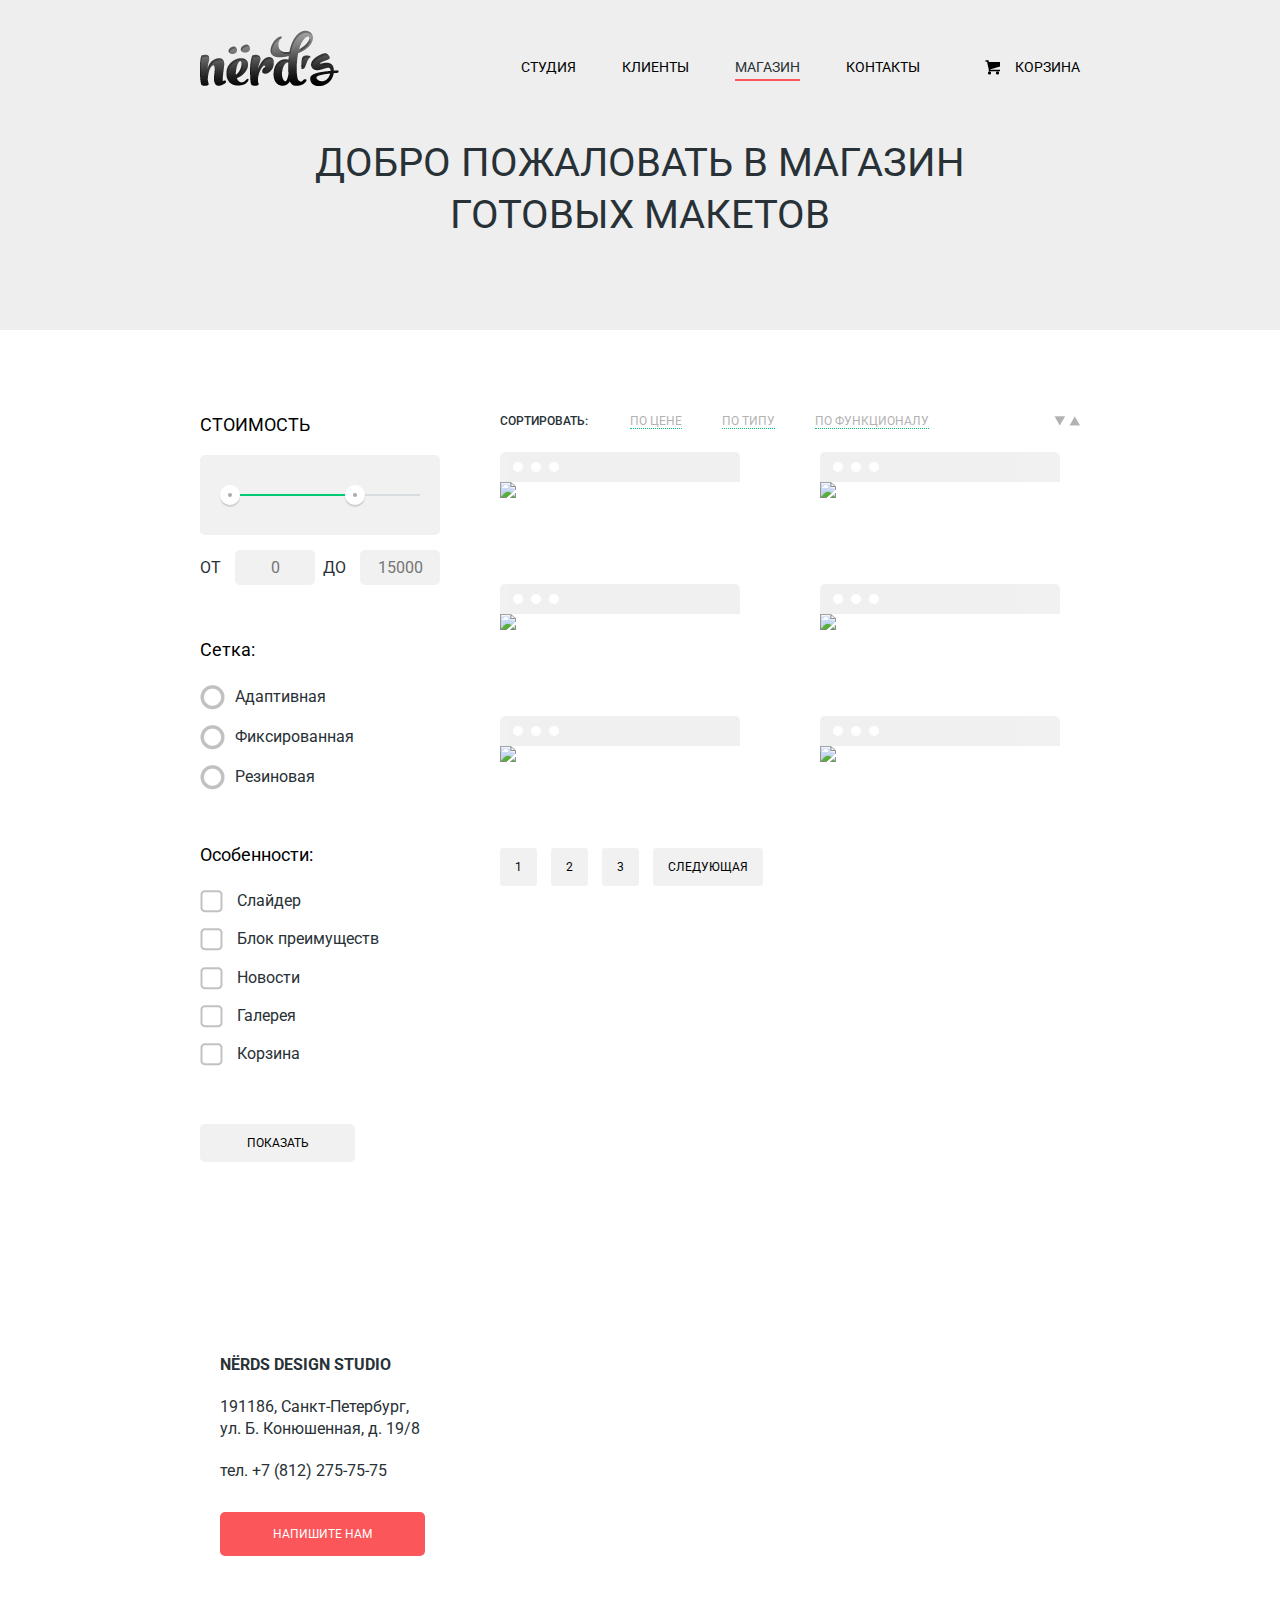
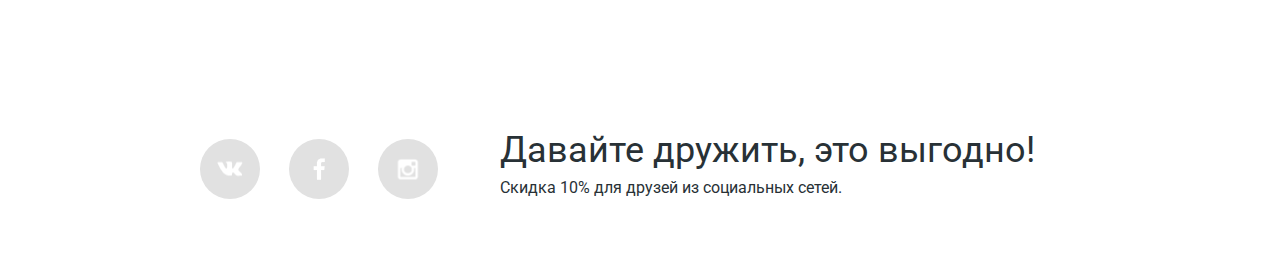
==== catalog.html @ 07a52ff3 "Введение в JavaScript" ====
<!DOCTYPE HTML>
<html lang="ru">
	<head>
		<meta charset="utf-8">
		<title>Каталог</title>
		<link rel="stylesheet" type="text/css" href="css/normalize.css">
		<link href="https://fonts.googleapis.com/css?family=Roboto:400,500,700&subset=cyrillic,latin" rel="stylesheet">
		<link rel="stylesheet" type="text/css" href="css/style.css">
	</head>
	<body>
		<header class="main-header header-cataloque">
			<div class="container">
				<div class="top-navigation clearfix">
					<div class="main-image">
						<img src="img/logo.png"  alt="«Нёрдс»">	
					</div>
					<nav class="main-navigation">
						<ul>
							<li>
								<a href="#">Студия</a>
							</li>
							<li>
								<a href="#">Клиенты</a>
							</li>
							<li class="active-link">
								<span>Магазин</span>
							</li>
							<li>
								<a href="#">Контакты</a>
							</li>
						</ul>
					</nav>
					<div class="user-block">
						<a class="basket" href="#">Корзина</a>
					</div>					
				</div>
				<div class="welcome">Добро пожаловать в магазин готовых макетов	</div>
			</div>
		</header>
		<main class="main-content">
			<div class="for-net container clearfix">
				<div class="filters">
					<form class="form-filters">
						<div class="range-filter">
							<h2>Стоимость</h2>
					        <div class="range-controls">
					          	<div class="scale">
					           		 <div class="bar"></div>
					          	</div>
					         	<div class="toggle toggle-min"></div>
					         	<div class="toggle toggle-max"></div>
					        </div>
					        <div class="price-controls">
					          	<label class="min-price">от <input name="min-price" type="text" placeholder="0"></label>
					         	<label class="max-price">до <input name="max-price" type="text" placeholder="15000"></label>
					        </div>
					    </div>
						<div class="features-filter">
							<h2>Сетка:</h2>
							<div class="input-filter">
								<input id="for-adaptive" type="radio" name="net-category"><label for="for-adaptive"><span class="radio_btn"></span>Адаптивная</label>
							</div>
							<div class="input-filter">
								<input id="for-fixed" type="radio" name="net-category"><label for="for-fixed"><span class="radio_btn"></span>Фиксированная</label>
							</div>
							<div class="input-filter">
								<input id="for-rubber" type="radio" name="net-category"><label for="for-rubber"><span class="radio_btn"></span>Резиновая</label>
							</div>	
						</div>
						<div class="features-filter">
							<h2>Особенности:</h2>
							<div class="input-filter">
								<input id="for-slider" type="checkbox"><label for="for-slider"><span class="check_btn"></span>Слайдер</label>
							</div>
							<div class="input-filter">
								<input id="for-block" type="checkbox"><label for="for-block"><span class="check_btn"></span>Блок преимуществ</label>
							</div>
							<div class="input-filter">
								<input id="for-news" type="checkbox"><label for="for-news"><span class="check_btn"></span>Новости</label>
							</div>
							<div class="input-filter">
								<input id="for-gallery" type="checkbox"><label for="for-gallery"><span class="check_btn"></span>Галерея</label>
							</div>
							<div class="input-filter">
								<input id="for-basket" type="checkbox"><label for="for-basket"><span class="check_btn"></span>Корзина</label>
							</div>
						</div>
						<button class="show" type="submit">Показать</button>
					</form>
				</div>
				<div class="content">
					<div class="sort-form clearfix">
						<div class="sort-word">Сортировать:</div>
							<ul class="sort">
								<li><a href="#">По цене</a> </li>
								<li><a href="#">По типу</a></li>
								<li><a href="#">По функционалу</a></li>
							</ul>
							<div class="sort-button">
								<a class="down" href="#"></a>
								<a class="top" href="#"></a>
							</div>
					</div>
					<div class="category-article clearfix">
						<article class="features-catalogue">
							<div class="banner">
								<div class="banner-bolls"></div>	
							</div>
							<div class="foundation">
								<div class="main-img">
									<img src="img/aviator.jpg">
									<div class="description">
										<h2>Aviator</h2>
										<p>Одностраничный макет с авторским дизайном</p>
										<a href="#" class="price-btn">8000 Р.</a>
									</div>
								</div>
							</div>
						</article>
						<article class="features-catalogue">
							<div class="banner">
								<div class="banner-bolls"></div>	
							</div>
							<div class="foundation">
								<div class="main-img">
									<img src="img/sunset.jpg">
									<div class="description">
										<h2>Sunset</h2>
										<p>Интернет магазин с личным кабинетом</p>
										<a href="#" class="price-btn">10000 Р.</a>
									</div>
								</div>
							</div>
						</article>
						<article class="features-catalogue">
							<div class="banner">
								<div class="banner-bolls"></div>	
							</div>
							<div class="foundation">
								<div class="main-img">
									<img src="img/forte.jpg">
									<div class="description">
										<h2>Forte</h2>
										<p>Отличный макет для личного блога</p>
										<a href="#" class="price-btn">5000 Р.</a>
									</div>
								</div>
							</div>
						</article>
						<article class="features-catalogue">
							<div class="banner">
								<div class="banner-bolls"></div>	
							</div>
							<div class="foundation">
								<div class="main-img">
									<img src="img/modernorganic.jpg">
									<div class="description">
										<h2>Modern organic thai</h2>
										<p>Сайт для ресторана быстрого питания</p>
										<a href="#" class="price-btn">12000 Р.</a>
									</div>
								</div>
							</div>
						</article>
						<article class="features-catalogue">
							<div class="banner">
								<div class="banner-bolls"></div>	
							</div>
							<div class="foundation">
								<div class="main-img">
									<img src="img/avenue.jpg">
									<div class="description">
										<h2>Avenue</h2>
										<p>Макет для блога о путешествиях</p>
										<a href="#" class="price-btn">8000 Р.</a>
									</div>
								</div>
							</div>
						</article>
						<article class="features-catalogue">
							<div class="banner">
								<div class="banner-bolls"></div>	
							</div>
							<div class="foundation">
								<div class="main-img">
									<img src="img/dovetail.jpg">
									<div class="description">
										<h2>Dovetail</h2>
										<p>Интернет - магазин с галереей товаров</p>
										<a href="#" class="price-btn">14000 Р.</a>
									</div>
								</div>
							</div>
						</article>
					</div>
					<div class="paginator">
						<a href="#">1</a>
						<a href="#">2</a>
						<a href="#">3</a>
						<a href="#">Следующая</a>
					</div>
				</div>
			</div>
			<div class="map clearfix">
				<iframe class="google-maps" src="https://www.google.com/maps/embed?pb=!1m18!1m12!1m3!1d2627.2774757472325!2d44.623816951015286!3d48.81476697918163!2m3!1f0!2f0!3f0!3m2!1i1024!2i768!4f13.1!3m3!1m2!1s0x0%3A0x0!2zNDjCsDQ4JzUzLjIiTiA0NMKwMzcnMzMuNiJF!5e0!3m2!1sru!2sru!4v1453751775159"  frameborder="0" style="border:0" allowfullscreen>
				</iframe>
				<div class="container" style="
                    margin-top: -440px;
                    padding-top: 88px">
					<div class="map-adress">
						<div class="name">NЁRDS DESIGN STUDIO</div>
						<p>191186, Санкт-Петербург, 
						ул. Б. Конюшенная, д. 19/8</p>
						<div class="phone">тел. +7 (812) 275-75-75</div>
						<a class="read-us" href="#">Напишите нам</a>
					</div>	
				</div>
			</div>
		</main>
		<footer class="main-footer clearfix">
			<div class="container">
				<div class="footer-social">
					<a class="social-btn social-btn-vk" href="#">Вконтакте</a>
			        <a class="social-btn social-btn-fb" href="#">Фейсбук</a>
			        <a class="social-btn social-btn-inst" href="#">Инстаграм</a>
				</div>
				<div class="footer-info">
					<div class="friend-class">Давайте дружить, это выгодно!</div>
					<p>Скидка 10% для друзей из социальных сетей.</p>
				</div>
			</div>
		</footer>
		<div class="modal-content">
      		<button class="modal-content-close" type="button" title="Закрыть">Закрыть</button>
      		<form class="login-form" action="#" metod="post">
      			<div class="name-modal effect-modal">
	      			<span class="label-modal">Ваше имя:</span>
		      		<input class="icon-user" type="text" name="names" placeholder="Представьтесь, пожалуйста">
	      		</div>
	      		<div class="email effect-modal">
		      		<span class="label-modal">Ваш e-mail:</span>	
		      		<input class="icon-email" type="email"  name="email" placeholder="Для отправки ответа">
	      		</div>
	      		<div class="text-letter-form effect-modal">
		      		<span class="label-modal">Текст письма:</span>
		      		<textarea class="icon-text" type="text" name="letter" placeholder="В свободной форме"></textarea>
		      	</div>
		      	<button class="send" type="submit">Отправить</button>
      		</form>
    	</div>
    	<script src="js/script.js"></script>
	</body>
</html>
---- css/style.css ----
body {
	font-size: 16px; 
	line-height: 22px;
    color: #283136;
    font-weight: normal;
    font-family: "Roboto", Arial, sans-serif;
    min-width: 900px;
    

}
.sprite {
    background-image: url("../img/sprite.png");
    background-repeat: no-repeat;
    display: block;
}

.sprite--icon-instagramm {
    width: 21px;
    height: 21px;
    background-position: -30px -30px;
}

.sprite-icon-basket {
    width: 15px;
    height: 15px;
    background-position: -30px -111px;
}

.sprite-icon-basket-copy-3 {
    width: 15px;
    height: 15px;
    background-position: -30px -186px;
}

.sprite-icon-facebook {
    width: 12px;
    height: 22px;
    background-position: -30px -261px;
}

.sprite-icon-vk {
    width: 26px;
    height: 15px;
    background-position: -30px -343px;
}

.sprite2 {
    background-image: url("../img/sprite2.png");
    background-repeat: no-repeat;
    display: block;
}

.sprite2--icon-down-bla {
    width: 11px;
    height: 10px;
    background-position: -20px -20px;
}

.sprite2--icon-up-bla {
    width: 11px;
    height: 10px;
    background-position: -20px -70px;
}

.sprite2-icon-down {
    width: 11px;
    height: 10px;
    background-position: -20px -120px;
}

.sprite2-icon-up {
    width: 11px;
    height: 10px;
    background-position: -20px -170px;
}

.sprite3 {
    background-image: url("../img/sprite3.png");
    background-repeat: no-repeat;
    display: block;
}

.sprite3-check {
    width: 27px;
    height: 23px;
    background-position: -20px -20px;
}

.sprite3-check0 {
    width: 23px;
    height: 23px;
    background-position: -20px -83px;
}

.sprite3-radio {
    width: 25px;
    height: 25px;
    background-position: -20px -146px;
}

.sprite3-radio0 {
    width: 25px;
    height: 25px;
    background-position: -20px -211px;
}


h1 {
	font-size: 36px; 
	line-height: 36px;
    color: #000000;
    font-weight: normal;
    font-family: "Roboto", Arial, sans-serif;
}

h2 {
	font-size: 18px; 
	line-height: 30px;
    color: #000000;
    font-weight: normal;
    font-family: "Roboto", Arial, sans-serif;
}
.clearfix::after {
  content: "";

  display: table;
  clear: both;
}

.container{
    width: 880px;
    margin: 0 auto;
    padding: 0px 10px 0px 10px;
}

.main-image{
    width: 140px;
    float: left;
    margin-top: 30px;
}

.main-navigation{
    width: 580px;
    float: left;
    font-size: 0px;
    text-align: right;
    margin-right: 60px;
}

.user-block{
    width: 100px;
    float: right;
    font-size: 0px;
    position: relative;
    text-align: right;
    margin-top: 60px;
}

.top-navigation{
    margin-bottom: 45px;

}

.slide-property{
    width: 880px;
}

.slider-nav{
    width: 60px;
    padding-left: 20px;
}

.header-slider{
    min-height: 310px;
    width: 880px;
    position: relative;
}

.features-blocks{
    width: 240px;
}

.features-blocks h3{
    margin: 0px;
    margin-top: 30px;
    margin-bottom: 30px;
}

.first-block{
    float: left;
    margin-right: 80px;
}

.second-block{
    float: left;
}

.third-block{
    float: right;
}

.features{
    padding-bottom: 80px;
    border-bottom: 2px solid #eeeeee;
}

.about-us{
    padding-top: 60px;
    padding-bottom: 75px;
    margin-bottom: 45px;
    border-bottom: 2px solid #eeeeee;
}

.we-from{
    width: 590px;
    float: left;
    margin-right: 20px;
}

.we-from p{
    margin:0px;
}

.logo{
    width: 240px;
    float: right;
}

.what-make{
    width: 620px;
    float: left;
    margin-right: 15px; 
}

.how-work{
    width: 240px;
    float: right;
}

.block-top {
    margin-bottom: 45px;
}

.nets-class:nth-child(1){
    width: calc(100% / 3);
    text-align: left;

}

.nets-class:nth-child(2){
   width: calc(100% / 3); 
   text-align: center;  
}

.nets-class:nth-child(3){
   width: calc(100% / 3); 
   text-align: right;
   
}

.nets-class{
    display: table-cell;
    vertical-align: middle;
}

.link-effects{
    opacity: 0.2;
}

.link-effects:hover{
    opacity: 1;
     display: inline-block;
}

.links{
    padding-bottom: 35px;
    border-bottom: 2px solid #eeeeee;
    display: table; width: 100%
}

.map{
    height: 417px;
    margin-top: 90px;
}

.google-maps{
    width: 100%;
    height: 420px;
}

.footer-social{
    width: 240px;
    float: left;
    position: relative;
}

.footer-info{
    width: 580px;
    float: right;
}

.welcome{
    width: auto; 
}

.filters{
    width: 240px;
    float: left;
    margin-right: 60px;
}

.content{
    width: 580px;
    float: right;
}

.sort-form{
    margin-bottom: 20px;

}
.sort-word{
    float: left;
    width: 105px;
    text-transform: uppercase;
    font-size: 12px;
    font-weight: 500;
}

.sort a{
   text-decoration: none;
   border-bottom: 1px dotted #00ca74;
   color: #b2b2b2;
}

.sort a:hover{
   border-bottom: 1px solid #00ca74;
   color: black;
   } 
  
.sort a:active{
   color: black;
   border-bottom: 1px solid white;
   text-decoration: none;
   } 

.sort{
    width: 355px;
    margin-right: 10px;
    float: left;
    margin-top: 0px;
    font-size: 0px;
    padding-left: 0px;
}

.sort li:first-child{
    margin-left:25px
}

.sort li{
    display: inline-block;
    margin: 0;
    padding: 0;
    vertical-align: top;
    list-style: none;
    font-size: 12px;
    text-transform:uppercase;
    margin-right: 40px;

}

.sort li:last-child{
    margin-right: 0px;
}

.sort-button{
    width: 80px;
    float: right;
    text-align: right;
}

.features-catalogue{
    float: left;k
    width: 240px;
    max-height: 270px;
    margin-right: 80px;
    position: relative;
}

.features-catalogue:hover .description{
    display: block;
}


.features-catalogue:nth-child(n+3) {
    margin-top: 80px
}

.category-article{
    margin-bottom: 80px;
}

.features-catalogue:nth-child(2n) {
  margin-right: 0;
}

.paginator{
    margin-bottom: 80px;
    
}

.paginator a{
    height: 38px;
    padding: 0px;
    padding-right: 15px;
    padding-left: 15px; 
    font-size: 12px;
    line-height: 1;
    text-decoration: none;
    background: #f1f1f1;
    margin:0px;
    margin-right: 10px;
    display: inline-block;
    color: black;
    text-transform: uppercase;
    text-align: center;
    border-radius: 3px;
    line-height: 38px;
}

.paginator a:hover{
    background: #e5e5e5;
}

.paginator a:active{
    background:#d5d5d5;
    box-shadow: inset 0px 2px 2px #b5b5b5;
    
    }

.main-footer{
    margin-top: 70px;
    padding-bottom: 75px;
}
.footer-info p{
    margin-bottom: 0px;
}

.main-navigation ul{
    margin: 0;
    padding: 0;
    list-style: none;
}

.main-navigation li {
  display: inline-block;
  vertical-align: top;
  font-size: 14px;
  line-height: 1;
  margin-right: 46px;
  text-transform: uppercase;
  
}

.main-navigation a{
    text-decoration: none;
    display: block;
    margin-top: 60px;
    color: black;


}
.user-block a{
 text-decoration: none;
    display: block;
    font-size: 14px; 
    line-height: 1;
    display: inline-block;
    
    position: relative;
    padding-left: 30px;
    color: black;
    text-transform: uppercase;
}
.main-navigation li:last-child{
    margin-right: 0px;

}
.basket::before {
  content: "";

  width: 15px;
  height: 15px;
  left:0px;
  background-position: -30px -111px;;
  position: absolute;
  background-image: url("../img/sprite.png");
}

.basket:hover::before {
  content: "";

  width: 15px;
  height: 15px;
  left:0px;
  background-position: -30px -186px;
  position: absolute;
  background-image: url("../img/sprite.png");
}

.basket:active::before {
  content: "";

  width: 15px;
  height: 15px;
  left:0px;
  background-position: -30px -111px;;
  position: absolute;
  opacity: 0.15;
  background-image: url("../img/sprite.png");
}

.main-navigation a:hover{
    color:#fb565a; 
}

.main-navigation a:active{
    color:#9c9c9c; 
}

.basket:hover{
    color:#fb565a; 
}

.user-block:active a{
    color: #9c9c9c; 
}

.image-slide-first{
    min-height: 310px;
}

.slide-property{
    height: 310px;
    display: none;
}

.slider-container{
    position: relative;
}

.image-slide-first{
  background: url("../img/computer-index.png") no-repeat;
  background-position: top right; 
}

.image-slide-second{
  background: url("../img/calc-index.png") no-repeat;
  background-position: top right; 
}

.image-slide-thrid{
  background: url("../img/robot-index.png") no-repeat;
  background-position: top right; 
}

.slide-property h2{
    max-width: 480px;
    margin: 0px;
    margin-bottom: 20px;
}

.shot-banner{
    width: 320px;
}

.main-header{
    background: #eeeeee;
    margin-bottom: 80px;
}

input[type="radio"]#SlideOne-id:checked ~ .slider-container .image-slide-first,
input[type="radio"]#SlideTwo-id:checked ~ .slider-container .image-slide-second,
input[type="radio"]#SlideThree-id:checked ~ .slider-container .image-slide-thrid{
  display: block;
}

.slide-property p{
    font-size: 16px;
    padding: 0;
    margin: 0;
    margin-bottom: 30px;
    width: 480px;
        font-weight: 500;
}

.slide-property .button-more{
    text-decoration: none;
    width: 240px;
    padding-top: 13px;
    padding-bottom: 13px;
    color: white;
    background: #fb565a;
    display: inline-block;
    text-align: center;
    font-size: 12px;
    line-height: 1;
    text-transform: uppercase;
    border-radius: 5px;
}

.slide-property .button-more:hover{
    background:#d6494d;
}

.slide-property .button-more:active{
    background:#b63538;
}

.two-level{
    font-size: 36px;
}
/*Скрываем инпуты*/
.header-slider input{
    position: absolute;
    top: 0;
    left: 0;
    opacity: 1;
    width: 1;
    height: 1;
}

.slider-nav{
    position:absolute;
    bottom:95px;
    left:50%;
    width:200px;
    height:10px;
    margin-left:-100px;
    text-align:center;
    z-index:1000;
}
.slider-nav label{
    display:inline-block;
    width:4px;
    height:4px;
    margin:0 3px;
    background:white;
    border:3px solid white;
    vertical-align:top;
    border-radius:50%;
    cursor:pointer;
}

#SlideOne-id:checked ~ .slider-nav label[for="SlideOne-id"],
#SlideTwo-id:checked ~ .slider-nav label[for="SlideTwo-id"],
#SlideThree-id:checked ~ .slider-nav label[for="SlideThree-id"] { 
    background:#c1c1c1;
}

#SlideOne-id:checked ~ .image-slide-first { 
    display: block;
}
#SlideTwo-id:checked ~ .image-slide-second { 
    display: block;
}
#SlideThree-id:checked ~ .image-slide-thrid { 
    display: block;
}
.features-blocks .order-button{
    width: 140px;
    padding-top:13px;
    padding-bottom: 13px;
    font-size: 12px;
    line-height: 1;
    text-transform: uppercase;
    text-decoration: none;
    border-radius: 5px;
    color: white;
    display: inline-block;
    text-align: center;
}

.features-blocks .red-btn{
background: #fb565a;
}

.features-blocks .green-btn{
background: #00ca74;
}

.features-blocks .yellow-btn{
background: #efc84a;
}

.features-blocks p{
    font-size: 15px;
    margin: 0px;
    margin-bottom: 30px;

}
.features-blocks .red-btn:hover{
    background:#d6494d;
}

.features-blocks .red-btn:active{
    background:#b63538;
}

.features-blocks .green-btn:hover{
background: #01a25e;
}
.features-blocks .green-btn:active{
background: #009053;
}

.features-blocks .yellow-btn:hover{
background: #d6ae2c;
}
.features-blocks .yellow-btn:active{
background: #c09b24;
}

.we-from-level{
    font-weight: 500;
}

.img-nerds{
    margin-bottom: 30px;
}

.we-from h1{
    margin: 0px;
    margin-top: 22px;
    margin-bottom: 20px;

}

.since{
    width: 240px;
    display: inline-block;
    text-align: center;
    position: relative;
    text-transform: uppercase;
}
.since::before{
  content: "";

  width: 65px;
  height: 2px;
  background: #eeeeee;
  position: absolute;
  left: 0;
  top:50%;   
}
.since::after{
  content: "";

  width: 65px;
  height: 2px;
  background: #eeeeee;
  position: absolute;
  right:0;
  top:50%;   
}

.img-nerds{
    width: 240px;
    display: inline-block;
    text-align: center;
}
.how-work ul{
    padding:0;
    margin: 0;

}

.what-make ul{
    padding:0;
    margin: 0;

}

.list-class{
    position: relative;
    list-style: none;
    padding-left:35px;
    margin-top: 30px;

}
.list-class::before{
    content: "";

  width: 25px;
  height: 2px;
  background: #fb565a;
  position: absolute;
  left:0;
  top:50%; 
}

.bottom-string{
    text-transform: uppercase;
}

.what-make span{
    text-transform: uppercase;
}

.how-work span{
    text-transform: uppercase;
}

.container-for-map{
    margin-top: -428px;
    height: 420px;
    padding-top: 88px;
}

.map-adress{
    background: white;
    min-height: 240px;
    padding-left: 20px;
    padding-right: 20px;
    max-height: 260px;
    overflow:hidden;
    position: relative;
    padding-top: 28px;
    width: 210px;
}

.map-adress p{
    font-size: 16px;
    width:  210px;
    margin: 0px;
    margin-bottom: 20px;
}

.phone{
    margin-bottom: 30px;
}


.read-us{
    text-decoration: none;
    text-transform: uppercase;
    width: 205px;
    padding-top: 11px;
    padding-bottom:11px;
    border-radius: 5px;
    color: white;
    background: #fb565a;
    display: inline-block;
    font-size: 12px;
    text-align: center; 
}

.read-us:hover{
    background: #d6494d;
}

.read-us:active{
    background: #b63538;
} 

.social-btn{
    display: inline-block;
    width: 60px;
    height: 60px;
    vertical-align: top;
    background: #e1e1e1;
    font-size: 0px;
    position: relative;
    border-radius:50%;
    margin-right:25px;
    
}

.social-btn::before{
    content: "";
    position: absolute;
    top:50%;
    left:50%;
    background-image: url("../img/sprite.png");
    background-repeat: no-repeat;
    transform:translate(-50%, -50%);

}

.social-btn-vk::before{
    width: 26px;
    height: 15px;
    background-position: -30px -343px;
}

.social-btn-fb::before{
    width: 12px;
    height: 22px;
    background-position: -30px -261px;
}

.social-btn-inst::before{
    width: 21px;
    height: 21px;
    background-position: -30px -30px;
}

.footer-social a:last-child{
margin-right: 0px;
}

.social-btn-vk:hover{
    background: #fb565a;
}

.social-btn-fb:hover{
    background: #fb565a;
}

.social-btn-inst:hover{
    background: #fb565a;
}

.social-btn-vk:active{
    background: #d6494d;
}

.social-btn-fb:active{
    background: #d6494d;
}

.social-btn-inst:active{
    background: #d6494d;
}

.friend-class{
    font-size: 36px; 
}

.name{
    text-transform: uppercase;
    font-weight: 700;
    margin-bottom: 20px;
}

.header-cataloque{
    min-height: 330px;
}

.welcome{
    font-size: 40px;
    text-transform: uppercase;
    line-height: 52px;
    text-align: center;
    padding-left: 110px;
    padding-right: 110px;  
}

.range-filter h2{
    margin-top: 0px;
}

.down{
background-image: url("../img/sprite2.png");
width: 11px;
height: 10px;
background-position: -20px -20px;
display: inline-block;
background-repeat: no-repeat;
opacity: 0.3;

}

.down:hover{
    background-image: url("../img/sprite2.png");
    opacity: 0.3;
    width: 11px;
    height: 10px;
    background-position: -20px -20px;
    display: inline-block;
    background-repeat: no-repeat;
}

.down:active{
    background-image: url("../img/sprite2.png");
    width: 11px;
    height: 10px;
    background-position: -20px -20px;
    display: inline-block;
    background-repeat: no-repeat;
    opacity: 1;
}

.top{
    background-image: url("../img/sprite2.png");
    width: 11px;
    height: 10px;
    background-position: -20px -70px;
    display: inline-block;
    background-repeat: no-repeat;
    opacity: 0.3;
}

.top:hover{
     background-image: url("../img/sprite2.png");
     width: 11px;
     height: 10px;
     background-position: -20px -70px;
     opacity: 0.3;
     display: inline-block;
    background-repeat: no-repeat;

}

.top:active{
     background-image: url("../img/sprite2.png");
     opacity: 1;
     width: 11px;
     height: 10px;
     background-position: -20px -70px;
     display: inline-block;
     background-repeat: no-repeat;

}

.description{
    width: 200px;
    height: 200px;
    background: white;
    color: black;
    position: absolute;
    bottom: 20px;
    left: 20px;
    display: none;
}


.price-btn{
    width: 140px;
    font-size: 18px;
    text-transform: uppercase;
    line-height: 1;
    color: white;
    padding-top: 10px;
    padding-bottom: 10px;
    text-align: center;
    background: #fb565a;
    display: inline-block;
    border-radius: 5px;
    text-decoration: none;
    position: absolute;
    left: 30px;
    bottom: 30px;
}

.price-btn:hover{
    background: #d6494d;
}

.price-btn:active{
    background: #b63538;
}

.description h2{
    text-transform: uppercase;
    text-align: center;
    padding: 0px;
    padding-top:35px; 
    padding-bottom: 15px;
    line-height: 1;
    margin: 0px;
    
}

.description p{
    font-size: 14px;
    text-align: center;
    line-height: 18px;
    padding: 0px;
    margin: 0px;
    padding-bottom: 30px;
    padding-left: 21px;
    padding-right: 21px;
    display: inline-block;
}

.banner{
    width: 240px;
    height: 30px;
    background: #797979;
    border-radius-top: 5px;
    opacity: 0.1;
    border-radius-left:5px;
    position: relative;
    border-top-left-radius: 5px;
    border-top-right-radius: 5px;
}

.features-catalogue:hover .banner{
    opacity: 1;
}

.banner-bolls{
    width: 10px;
    height: 10px;
    border-radius: 50%;
    background: white;
    top:10px;
    left:13px;
    position: absolute;

}

.banner-bolls::after{
    content: "";
    width: 10px;
    height: 10px;
    border-radius: 50%;
    background: white;
    top:0px;
    left:18px;
    position: absolute;
}

.banner-bolls::before{
    content: "";
    width: 10px;
    height: 10px;
    border-radius: 50%;
    background: white;
    top:0px;
    left:36px;
    position: absolute;
}

#for-adaptive:checked ~  label[for="for-adaptive"] .radio_btn,
#for-fixed:checked ~ label[for="for-fixed"] .radio_btn,
#for-rubber:checked ~  label[for="for-rubber"] .radio_btn{ 
     background:url(../img/sprite3.png);
      background-position: -20px -146px;
      cursor: pointer;
      vertical-align: middle;
}

input[type="checkbox"]:disabled+ label{
opacity: 0.4;
}


input[type="radio"]:disabled+ label{
    opacity: 0.4;
}

.radio_btn{
    display:inline-block;
    width:25px;
    height:25px;
    background:url(../img/sprite3.png);
    background-position: -20px -211px;
    cursor: pointer;
    vertical-align: middle;
}


input[type="checkbox"] + label span  {
    width: 27px;
    height: 23px;
    display:inline-block;
    vertical-align:middle;
    background:url(../img/sprite3.png);
    background-position: -20px -83px;
    cursor:pointer;
}

input[type="checkbox"]:checked + label span {
    background:url(../img/sprite3.png);
    background-position: -20px -20px;
}

input[type="checkbox"] {
    display:none;
}

input[type="radio"] {
    display:none;
}

.input-filter label{
    padding: 0px;
    font-size: 16px;
    line-height: 20px;
    padding-bottom: 15px;
    display: inline-block;

}
.input-filter label span{
    padding-right: 10px;
}

.input-filter label[for="for-rubber"]{
    padding-bottom: 0px;
}

.input-filter label[for="for-basket"]{
    padding-bottom: 0px;
}

.features-filter h2{
    margin: 0px;
    padding-top: 50px;
    padding-bottom: 20px;
}

.show{
    width: 155px;
    font-size: 12px;
    text-transform: uppercase;
    line-height: 1;
    padding-top: 13px;
    padding-bottom: 13px;
    background: #f1f1f1;
    border: 0px;
    border-radius: 5px;
    margin-top: 58px;
}

.show:hover{
background: #e5e5e5;
}
.show:active{
    background: #d5d5d5;
     box-shadow: inset 0px 2px 2px #b5b5b5;
     border: 0;
}

.range-filter {
  width: 240px;
  
  text-transform: uppercase; 
}

.range-controls {
  position: relative;
  height: 41px;
  padding-top: 39px;
  padding-right: 20px;
  padding-left: 20px;
  margin-bottom: 15px;
  border-radius: 5px;
  background: #f1f1f1;
}

.range-controls .scale {
  height: 2px;
  background: #d7dcde;
}

.range-controls .bar {
  width: 70%;
  height: 2px;
  background: #00ca74;
}

.range-controls .toggle {
  position: absolute;
  top: 30px;
  left: 0px;
  width: 4px;
  height: 4px;
  cursor: pointer;
  border: 8px solid #fff;
  border-radius: 50%;
  background: #ababab;
  box-shadow: 0 2px 1px 0 #cfcfcf;
}

.range-controls .toggle-min {
  left: 20px;
}

.range-controls .toggle-max {
  left: 145px;
}

.price-controls {
  font-size: 0;
}

.price-controls label {
  display: inline-block;
  width: 50%;
  font-size: 16px;
}

.price-controls input {
  font-family: 'Roboto', 'Arial', sans-serif;
  font-size: 16px;
  width: 60px;
  padding: 8px 10px;
  text-align: center;
  color: #283136;
  border: none;
  border-radius: 5px;
  outline: none;
  background: #f1f1f1;
  margin-left: 10px;
}

.max-price {
  text-align: right;
}

.main-navigation .active-link{
    border-bottom: 2px solid #fb565a;
    padding-bottom: 5px;
}

.main-navigation .active-link a:hover{
    color:black;
}

.main-navigation .active-link span{
    display: block;
    margin-top: 60px;
}

.modal-content{
    position: absolute;
    top: 120px;
    left: 50%;
    display: none;
    width: 462px;
    padding: 50px 85px;
    background: white;
    color: black;
    transform:translateX(-50%);
    box-shadow: 0 30px 70px 10px #283136;
    position: fixed;
    top: 50%;
    left: 50%;
    transform: translate(-50%, -50%);

}

.modal-content-show {
  display: block;
  animation-name: zoomInDown;

  animation-duration: 1s;
  animation-fill-mode: both;
}

.modal-content-close{
    width: 40px;
    height: 40px;
    font-size: 0;
    background-color: #fb565a;
    border-radius: 50%;
    border: 0;
    outline: 0;
    cursor: pointer;
    position: absolute;
    top:2px;
    right: 10px;
}

.modal-content-close::before,
.modal-content-close::after {
  content: "";
  position: absolute;

  width: 25px;
  height: 5px;
  background-color: #ffffff;
  border-radius: 1px;
  top:17px;
  right: 8px;
}

.modal-content-close::before {
  transform: rotate(45deg);
}

.modal-content-close::after {
  transform: rotate(-45deg);
}

.name-modal{
    display: inline-block;
    width: 220px;
    font-size: 16px;
    float: left;
}

.email{
    display: inline-block;
    width: 220px;
    font-size: 16px;
    float: right;
}

.text-letter-form{
    width: 460px;
    display: inline-block;

    margin-top: 20px;
    font-size: 16px;

}
.login-form{
    font-size: 0px;
}

.icon-user{
    width: 186px;
    height: 38px;
    border: 0px;
    border: 2px solid #d7dcde;
    border-radius: 5px;
}

.icon-user::-webkit-input-placeholder {color:black;}
.icon-user::-moz-placeholder{color:black;}/* Firefox 19+ */
.icon-user:-moz-placeholder{color:black;}/* Firefox 18- */
.icon-user:-ms-input-placeholder{color:black;}

.icon-email::-webkit-input-placeholder {color:black;}
.icon-email::-moz-placeholder{color:black;}/* Firefox 19+ */
.icon-email:-moz-placeholder{color:black;}/* Firefox 18- */
.icon-email:-ms-input-placeholder{color:black;}

.icon-text::-webkit-input-placeholder {color:black;}
.icon-text::-moz-placeholder{color:black;}/* Firefox 19+ */
.icon-text:-moz-placeholder{color:black;}/* Firefox 18- */
.icon-text:-ms-input-placeholder{color:black;}

.icon-email{
    width: 186px;
    height: 38px;
    border: 0px;
    border: 2px solid #d7dcde;
    border-radius: 5px;
}
.icon-text{
    width: 426px;
    min-height:115px; 
    border: 0px;
    border: 2px solid #d7dcde;
    border-radius: 5px;
}

.name-modal span{
    padding: 0px;
    margin: 0px;
    margin-bottom: 10px;
    display: inline-block;
}
.email span{
    padding: 0px;
    margin: 0px;
    margin-bottom: 10px;
    display: inline-block;
}

.text-letter-form span{
    padding: 0px;
    margin: 0px;
    margin-bottom: 10px;
    display: inline-block;
}

.login-form input[type="text"],
.login-form input[type="email"] {
  margin: 0px;
  padding: 11px 15px;  
  font-size: 12px;
  line-height: 1;
  font-family: "Roboto", Arial, sans-serif;
  color: black;
  text-transform: uppercase;
  box-sizing: border-box;
  width:220px;
}

.login-form textarea[type="text"] {
  margin: 0px;
  padding: 11px 15px;  
  font-size: 12px;
  line-height: 1;
  font-family: "Roboto", Arial, sans-serif;
  color: black;
  text-transform: uppercase;
  box-sizing: border-box;
  width:460px;
}

.send{
    width: 460px;
    display: inline-block;
    padding-top: 13px;
    padding-bottom: 13px;
    text-align: center;
    background-color: #fb565a;
    font-size: 12px;
    line-height: 1;
    font-family: "Roboto", Arial, sans-serif;
    text-transform: uppercase;
    color: white;
    border: 0px;
    margin-top: 48px;
    border-radius: 5px; 
}

.send:hover{
background-color: #d6494d;
}
.send:active{
   background: #b63538;
   box-shadow: inset 0 5px 0 #9b2d30;
   outline: none;

 }

.label-modal{
    font-size: 16px;
    font-weight:500;
}
input{
    outline: none;

}

textarea{
   outline: none;
 
}

.effect-modal input:focus{
border:2px solid #56bffb;
border-radius: 5px; 
}

.effect-modal input:hover{
border:2px solid #a2a9ac;
border-radius: 5px; 
}

.effect-modal textarea:hover{
border:2px solid #a2a9ac;
border-radius: 5px; 
}

.effect-modal textarea:focus{
border:2px solid #56bffb;
border-radius: 5px; 
}

@keyframes zoomInDown {
  from {
    opacity: 0;
    transform: scale3d(.1, .1, .1) translate3d(0, -1000px, 0);
    animation-timing-function: cubic-bezier(0.550, 0.055, 0.675, 0.190);
  }

  60% {
    opacity: 1;
    transform: scale3d(.475, .475, .475) translate3d(0, 60px, 0);
    animation-timing-function: cubic-bezier(0.175, 0.885, 0.320, 1);
  }
}

.zoomInDown {
  animation-name: zoomInDown;


  animation-duration: 1s;
  animation-fill-mode: both;
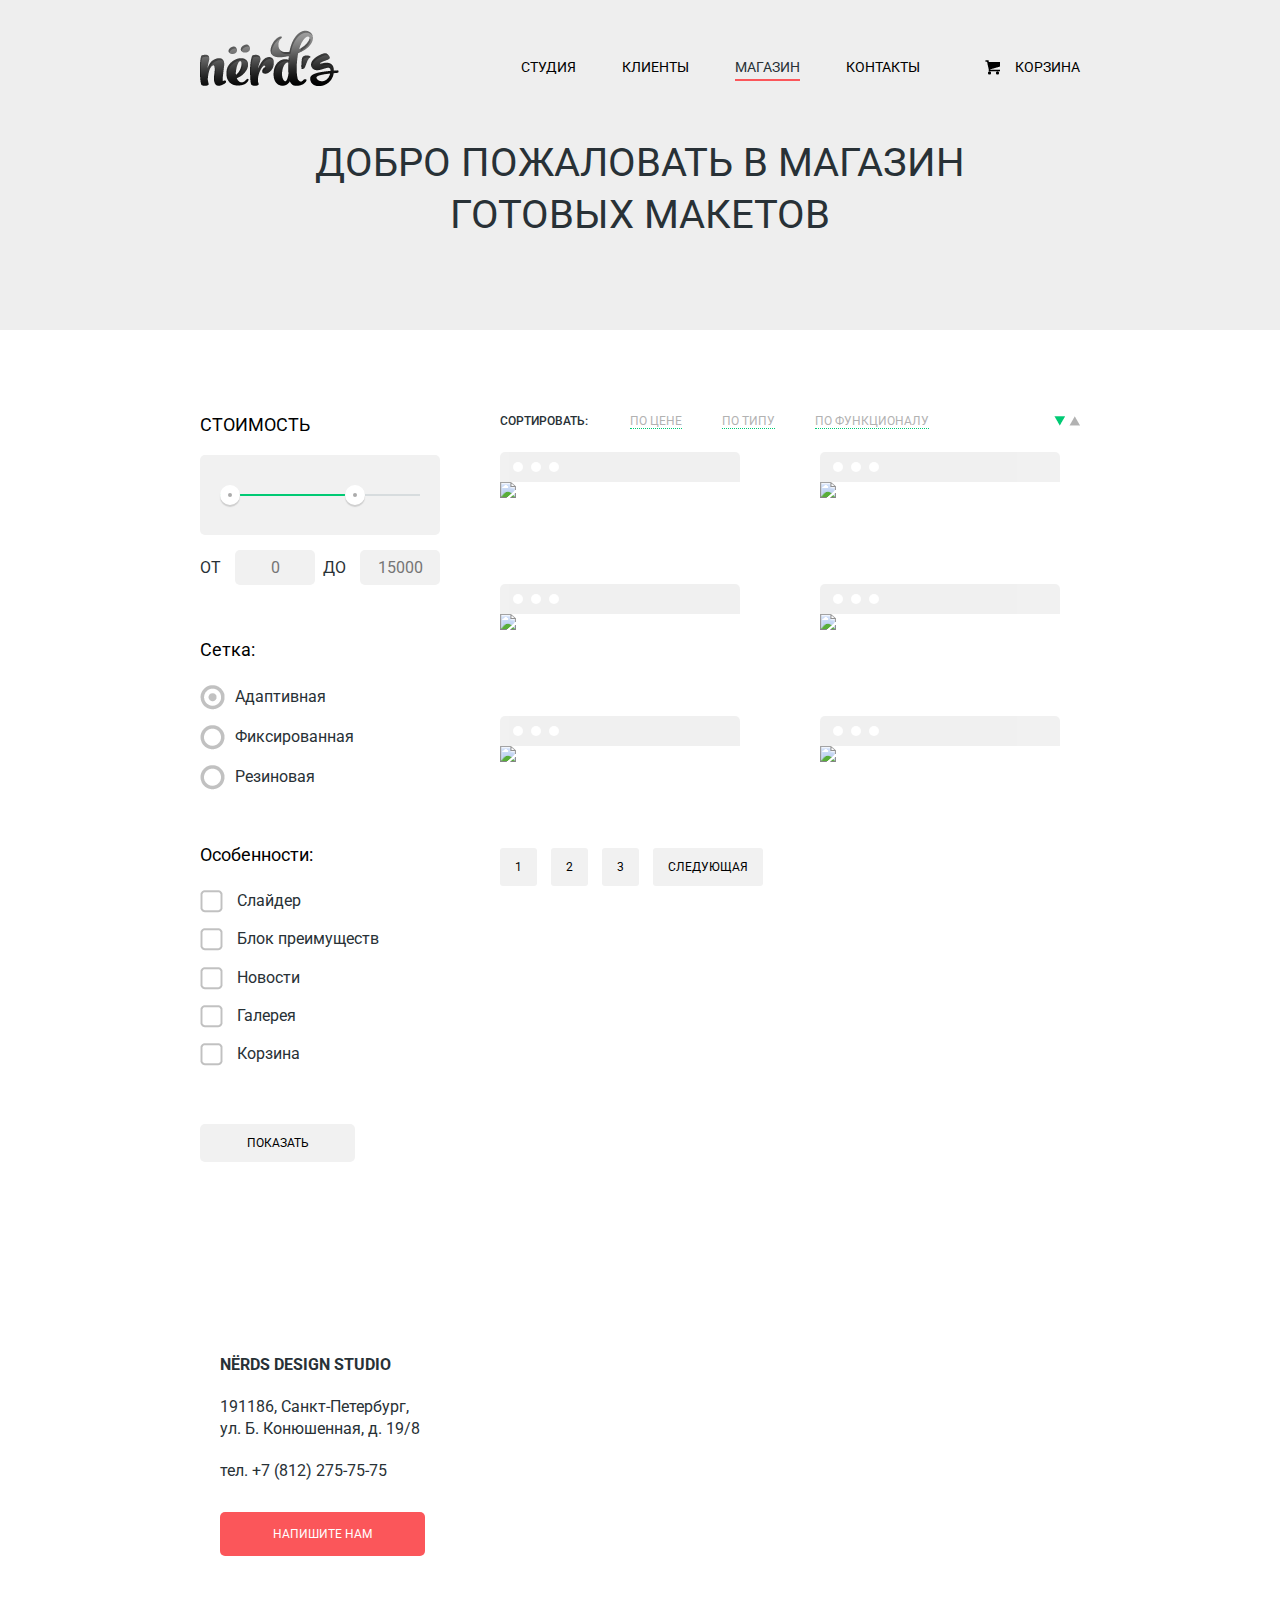
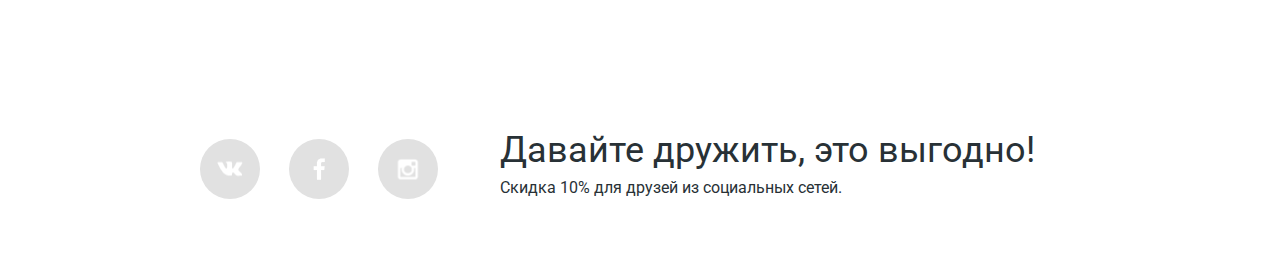
==== commit 3d6298bb: "Прогрессивное улучшение" ====
--- a/catalog.html
+++ b/catalog.html
@@ -58,12 +58,12 @@
 						<div class="features-filter">
 							<h2>Сетка:</h2>
 							<div class="input-filter">
-								<input id="for-adaptive" type="radio" name="net-category"><label for="for-adaptive"><span class="radio_btn"></span>Адаптивная</label>
+								<input id="for-adaptive" type="radio" name="net-category"  checked><label for="for-adaptive"><span class="radio_btn"></span>Адаптивная</label>
 							</div>
 							<div class="input-filter">
 								<input id="for-fixed" type="radio" name="net-category"><label for="for-fixed"><span class="radio_btn"></span>Фиксированная</label>
 							</div>
-							<div class="input-filter">
+							<div class="input-filter rubber-div">
 								<input id="for-rubber" type="radio" name="net-category"><label for="for-rubber"><span class="radio_btn"></span>Резиновая</label>
 							</div>	
 						</div>
@@ -81,7 +81,7 @@
 							<div class="input-filter">
 								<input id="for-gallery" type="checkbox"><label for="for-gallery"><span class="check_btn"></span>Галерея</label>
 							</div>
-							<div class="input-filter">
+							<div class="input-filter basket-div">
 								<input id="for-basket" type="checkbox"><label for="for-basket"><span class="check_btn"></span>Корзина</label>
 							</div>
 						</div>
@@ -97,7 +97,7 @@
 								<li><a href="#">По функционалу</a></li>
 							</ul>
 							<div class="sort-button">
-								<a class="down" href="#"></a>
+								<a class="down active-down" href="#"></a>
 								<a class="top" href="#"></a>
 							</div>
 					</div>
@@ -234,16 +234,13 @@
       		<button class="modal-content-close" type="button" title="Закрыть">Закрыть</button>
       		<form class="login-form" action="#" metod="post">
       			<div class="name-modal effect-modal">
-	      			<span class="label-modal">Ваше имя:</span>
-		      		<input class="icon-user" type="text" name="names" placeholder="Представьтесь, пожалуйста">
+		      		<label for="name-id">Ваше имя:</label><input id="name-id" class="icon-user" type="text" name="names" placeholder="Представьтесь, пожалуйста">
 	      		</div>
 	      		<div class="email effect-modal">
-		      		<span class="label-modal">Ваш e-mail:</span>	
-		      		<input class="icon-email" type="email"  name="email" placeholder="Для отправки ответа">
+		      		<label for="email">Ваш e-mail:</label><input id="email" class="icon-email" type="email"  name="email" placeholder="Для отправки ответа">
 	      		</div>
 	      		<div class="text-letter-form effect-modal">
-		      		<span class="label-modal">Текст письма:</span>
-		      		<textarea class="icon-text" type="text" name="letter" placeholder="В свободной форме"></textarea>
+		      		<label for="label-modal">Текст письма:</label><textarea id="label-modal" class="icon-text" type="text" name="letter" placeholder="В свободной форме"></textarea>
 		      	</div>
 		      	<button class="send" type="submit">Отправить</button>
       		</form>
--- a/css/style.css
+++ b/css/style.css
@@ -418,13 +418,16 @@
     text-decoration: none;
     background: #f1f1f1;
     margin:0px;
-    margin-right: 10px;
     display: inline-block;
     color: black;
     text-transform: uppercase;
     text-align: center;
     border-radius: 3px;
     line-height: 38px;
+}
+
+.paginator a:not(:last-child) {
+    margin-right: 10px;
 }
 
 .paginator a:hover{
@@ -969,6 +972,12 @@
 opacity: 0.3;
 
 }
+.active-down{
+    width: 11px;
+    height: 10px;
+    background-position: -20px -120px;
+    opacity: 1;
+}
 
 .down:hover{
     background-image: url("../img/sprite2.png");
@@ -1184,11 +1193,14 @@
     display:none;
 }
 
+.input-filter{
+    margin-bottom: 15px;
+}
+
 .input-filter label{
     padding: 0px;
     font-size: 16px;
     line-height: 20px;
-    padding-bottom: 15px;
     display: inline-block;
 
 }
@@ -1196,12 +1208,12 @@
     padding-right: 10px;
 }
 
-.input-filter label[for="for-rubber"]{
-    padding-bottom: 0px;
-}
-
-.input-filter label[for="for-basket"]{
-    padding-bottom: 0px;
+.rubber-div{
+    margin-bottom: 0px;
+}
+
+.basket-div{
+    margin-bottom: 0px;
 }
 
 .features-filter h2{
@@ -1359,8 +1371,8 @@
     outline: 0;
     cursor: pointer;
     position: absolute;
-    top:2px;
-    right: 10px;
+    top:5px;
+    right: 5px;
 }
 
 .modal-content-close::before,
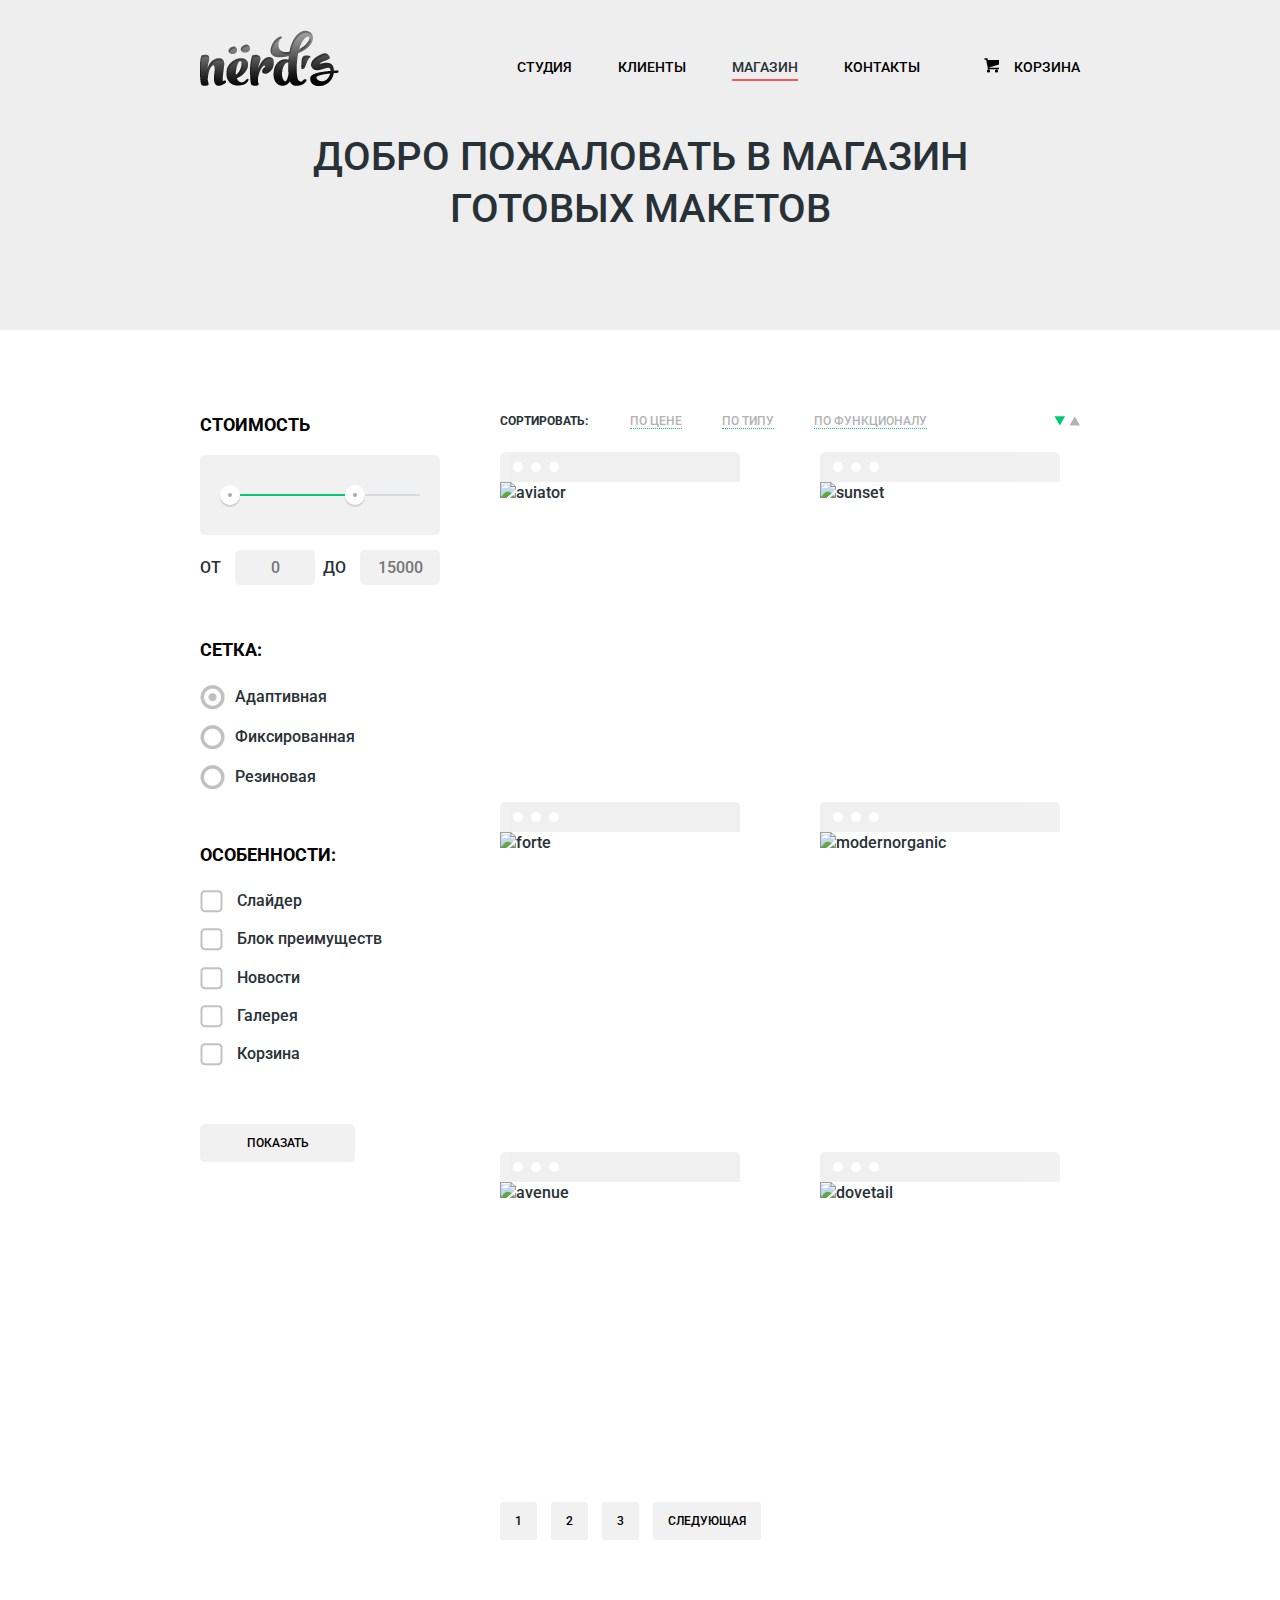
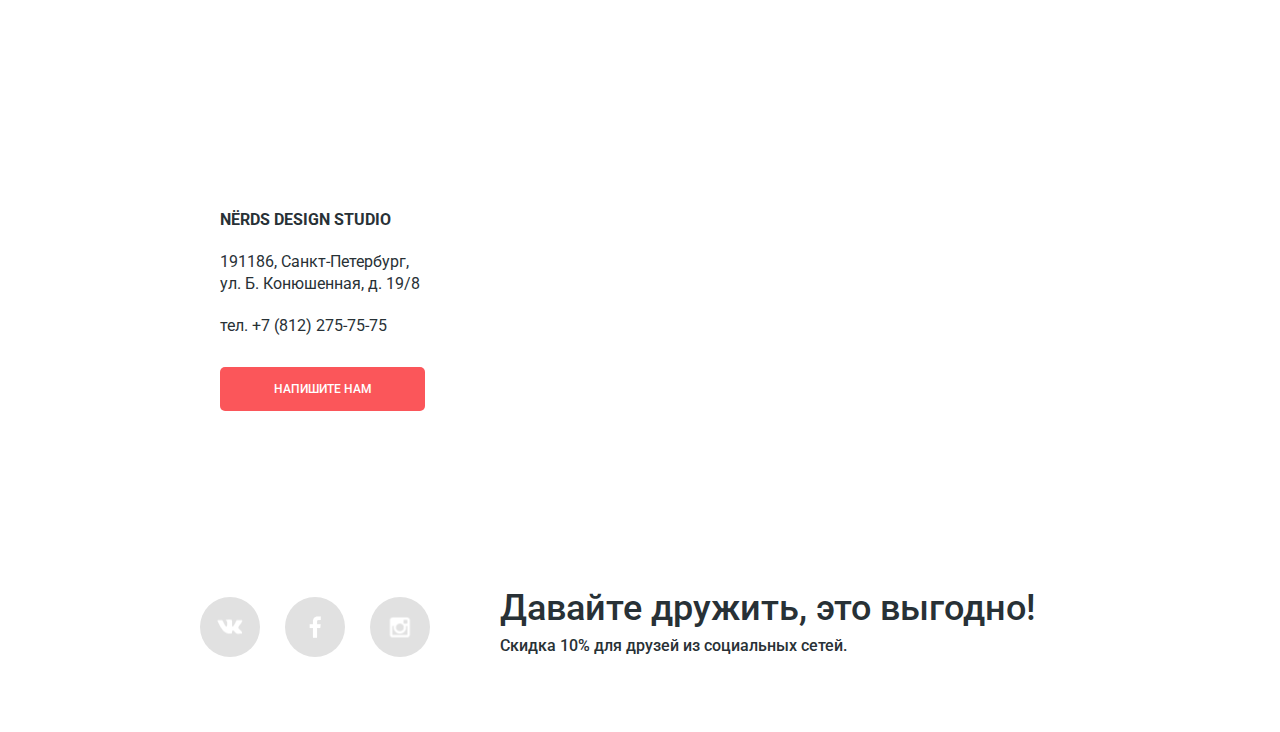
==== commit 6618edc6: "Прогрессивное улучшение" ====
--- a/catalog.html
+++ b/catalog.html
@@ -108,7 +108,7 @@
 							</div>
 							<div class="foundation">
 								<div class="main-img">
-									<img src="img/aviator.jpg">
+									<img src="img/aviator.jpg" alt="aviator" width="240" height="240">
 									<div class="description">
 										<h2>Aviator</h2>
 										<p>Одностраничный макет с авторским дизайном</p>
@@ -123,7 +123,7 @@
 							</div>
 							<div class="foundation">
 								<div class="main-img">
-									<img src="img/sunset.jpg">
+									<img src="img/sunset.jpg" alt="sunset" width="240" height="240">
 									<div class="description">
 										<h2>Sunset</h2>
 										<p>Интернет магазин с личным кабинетом</p>
@@ -138,7 +138,7 @@
 							</div>
 							<div class="foundation">
 								<div class="main-img">
-									<img src="img/forte.jpg">
+									<img src="img/forte.jpg" alt="forte" width="240" height="240">
 									<div class="description">
 										<h2>Forte</h2>
 										<p>Отличный макет для личного блога</p>
@@ -153,7 +153,7 @@
 							</div>
 							<div class="foundation">
 								<div class="main-img">
-									<img src="img/modernorganic.jpg">
+									<img src="img/modernorganic.jpg" alt="modernorganic" width="240" height="240">
 									<div class="description">
 										<h2>Modern organic thai</h2>
 										<p>Сайт для ресторана быстрого питания</p>
@@ -168,7 +168,7 @@
 							</div>
 							<div class="foundation">
 								<div class="main-img">
-									<img src="img/avenue.jpg">
+									<img src="img/avenue.jpg" alt="avenue" width="240" height="240">
 									<div class="description">
 										<h2>Avenue</h2>
 										<p>Макет для блога о путешествиях</p>
@@ -183,7 +183,7 @@
 							</div>
 							<div class="foundation">
 								<div class="main-img">
-									<img src="img/dovetail.jpg">
+									<img src="img/dovetail.jpg" alt="dovetail" width="240" height="240">
 									<div class="description">
 										<h2>Dovetail</h2>
 										<p>Интернет - магазин с галереей товаров</p>
--- a/css/style.css
+++ b/css/style.css
@@ -2,7 +2,7 @@
 	font-size: 16px; 
 	line-height: 22px;
     color: #283136;
-    font-weight: normal;
+    font-weight: 500;
     font-family: "Roboto", Arial, sans-serif;
     min-width: 900px;
     
@@ -265,6 +265,8 @@
 
 .link-effects{
     opacity: 0.2;
+    display: inline-block;
+    vertical-align: middle;
 }
 
 .link-effects:hover{
@@ -285,13 +287,14 @@
 
 .google-maps{
     width: 100%;
-    height: 420px;
+    height: 417px;
 }
 
 .footer-social{
     width: 240px;
     float: left;
     position: relative;
+    font-size: 0px;
 }
 
 .footer-info{
@@ -309,6 +312,12 @@
     margin-right: 60px;
 }
 
+img {
+  max-width:100%;
+  height: auto;
+  display: block;
+}
+
 .content{
     width: 580px;
     float: right;
@@ -323,7 +332,7 @@
     width: 105px;
     text-transform: uppercase;
     font-size: 12px;
-    font-weight: 500;
+    font-weight: 700;
 }
 
 .sort a{
@@ -494,6 +503,7 @@
   width: 15px;
   height: 15px;
   left:0px;
+  bottom: 1px;
   background-position: -30px -111px;;
   position: absolute;
   background-image: url("../img/sprite.png");
@@ -774,22 +784,36 @@
 .how-work ul{
     padding:0;
     margin: 0;
-
+    margin-top:30px; 
+    font-weight: 500;
 }
 
 .what-make ul{
     padding:0;
     margin: 0;
-
+     margin-top:30px; 
+     font-weight: 500;
+
+}
+
+.headline{
+    text-transform: uppercase;
+    font-size: 16px;
+    font-family: 'Roboto', 'Arial', sans-serif;
+    line-height: 22px;
+    font-weight: 500; 
 }
 
 .list-class{
     position: relative;
     list-style: none;
-    padding-left:35px;
+    padding-left:35px; 
+}
+
+.list-class:not(:first-child) {
     margin-top: 30px;
-
-}
+}
+
 .list-class::before{
     content: "";
 
@@ -815,7 +839,7 @@
 
 .container-for-map{
     margin-top: -428px;
-    height: 420px;
+    height: 417px;
     padding-top: 88px;
 }
 
@@ -824,7 +848,7 @@
     min-height: 240px;
     padding-left: 20px;
     padding-right: 20px;
-    max-height: 260px;
+    max-height: 268px;
     overflow:hidden;
     position: relative;
     padding-top: 28px;
@@ -836,10 +860,12 @@
     width:  210px;
     margin: 0px;
     margin-bottom: 20px;
+    font-weight: 400;
 }
 
 .phone{
     margin-bottom: 30px;
+    font-weight: 400;
 }
 
 
@@ -960,6 +986,7 @@
 
 .range-filter h2{
     margin-top: 0px;
+    font-weight: 700;
 }
 
 .down{
@@ -1220,6 +1247,8 @@
     margin: 0px;
     padding-top: 50px;
     padding-bottom: 20px;
+    text-transform: uppercase;
+    font-weight: 700;
 }
 
 .show{
@@ -1246,7 +1275,7 @@
 
 .range-filter {
   width: 240px;
-  
+ 
   text-transform: uppercase; 
 }
 
@@ -1586,3 +1615,32 @@
 
   animation-duration: 1s;
   animation-fill-mode: both;
+}
+
+@keyframes input-shake {
+   from {
+    transform: scale3d(1, 1, 1);
+  }
+
+  10%, 20% {
+    transform: scale3d(.9, .9, .9) rotate3d(0, 0, 1, -3deg);
+  }
+
+  30%, 50%, 70%, 90% {
+    transform: scale3d(1.1, 1.1, 1.1) rotate3d(0, 0, 1, 3deg);
+  }
+
+  40%, 60%, 80% {
+    transform: scale3d(1.1, 1.1, 1.1) rotate3d(0, 0, 1, -3deg);
+  }
+
+  to {
+    transform: scale3d(1, 1, 1);
+  }
+}
+
+.input-shake {
+  animation-name: input-shake;
+  animation-duration: 1s;
+  animation-fill-mode: both;
+}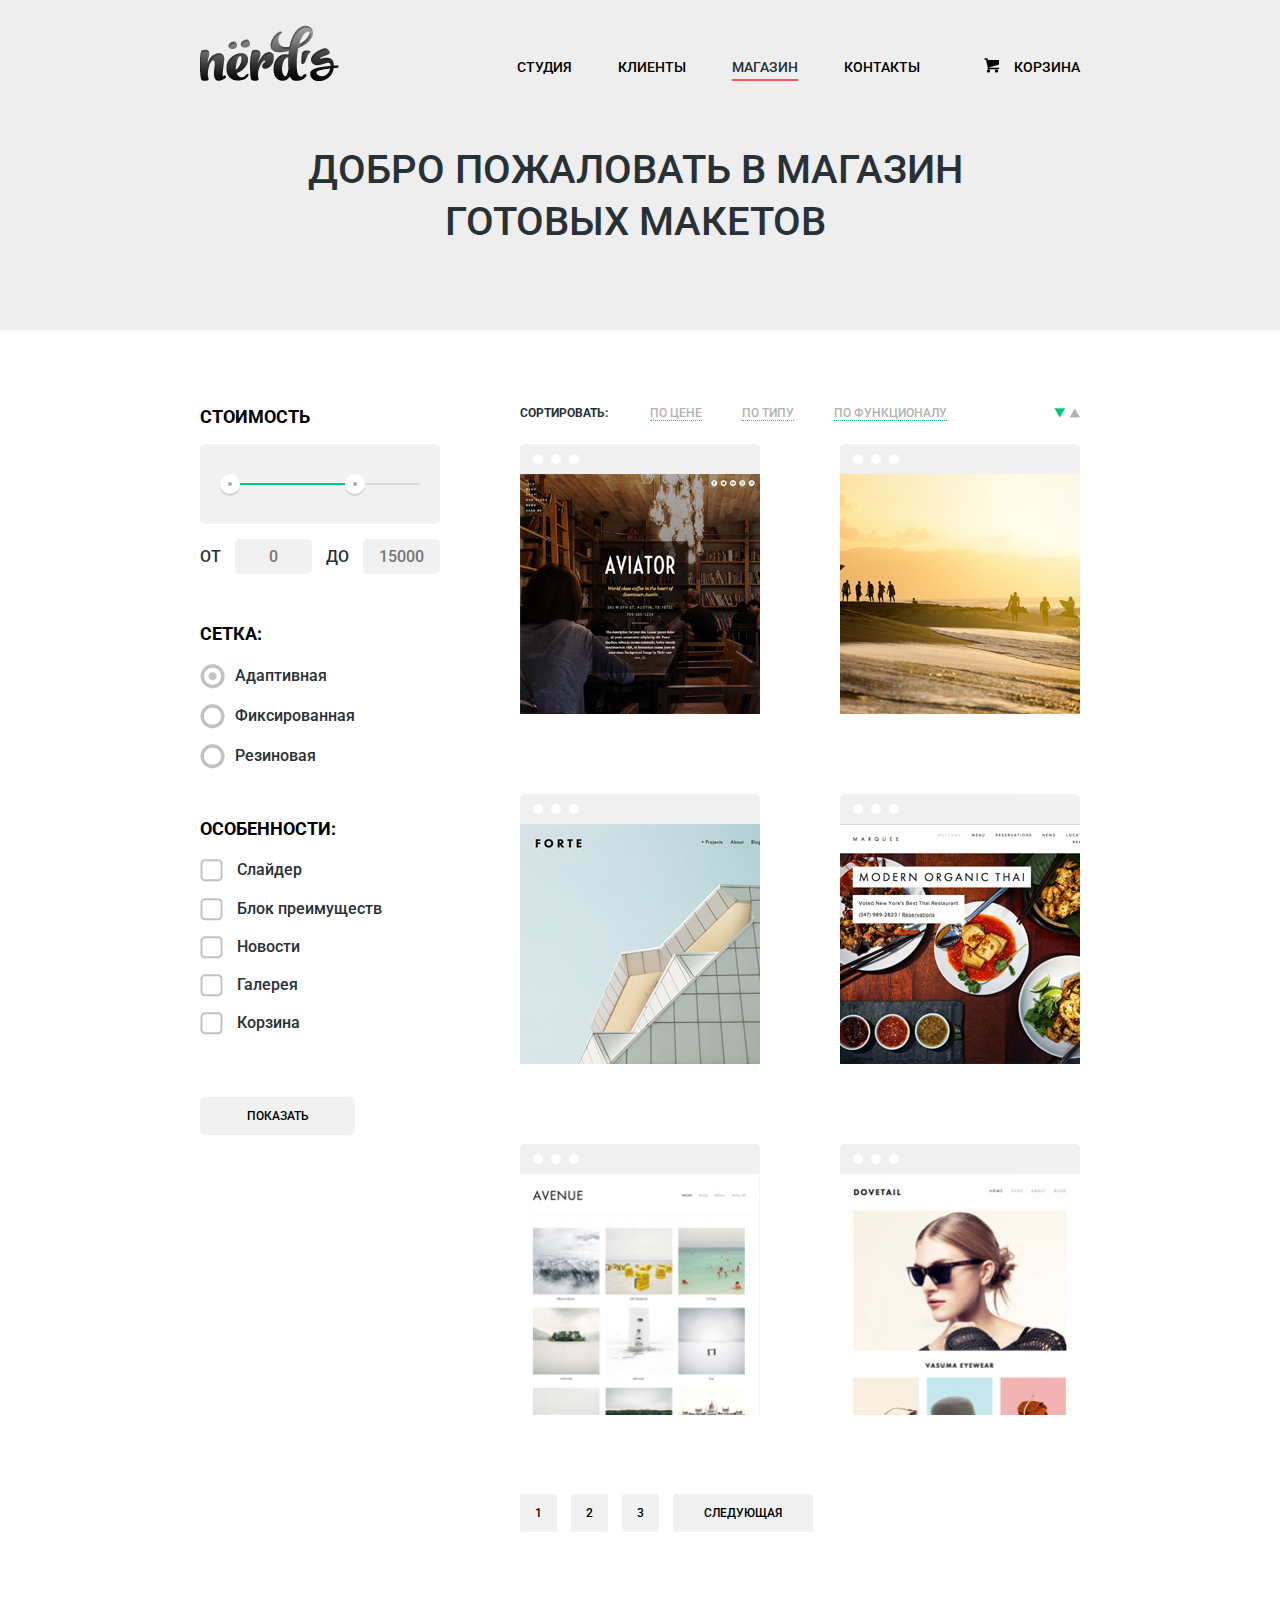
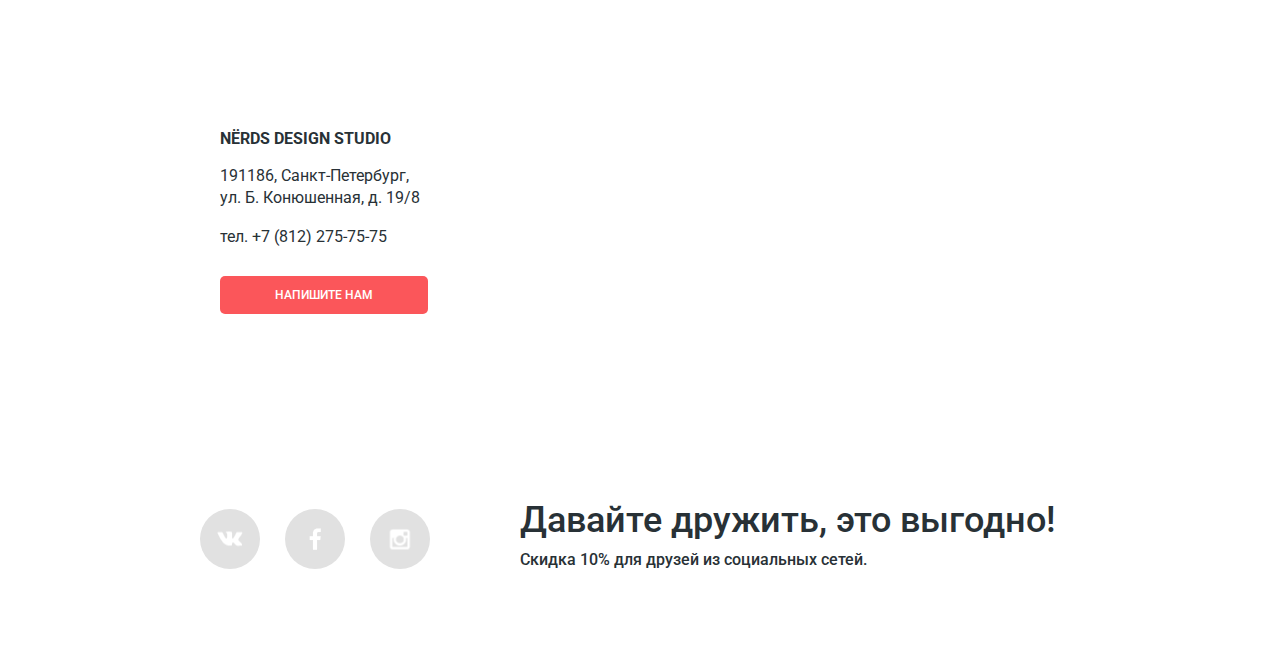
==== commit 340772c7: "Прогрессивное улучшение" ====
--- a/catalog.html
+++ b/catalog.html
@@ -8,9 +8,9 @@
 		<link rel="stylesheet" type="text/css" href="css/style.css">
 	</head>
 	<body>
-		<header class="main-header header-cataloque">
+		<header class="header-cataloque">
 			<div class="container">
-				<div class="top-navigation clearfix">
+				<div class="top-navcat clearfix">
 					<div class="main-image">
 						<img src="img/logo.png"  alt="«Нёрдс»">	
 					</div>
@@ -197,16 +197,14 @@
 						<a href="#">1</a>
 						<a href="#">2</a>
 						<a href="#">3</a>
-						<a href="#">Следующая</a>
-					</div>
-				</div>
-			</div>
-			<div class="map clearfix">
+						<a class="paginator-next" href="#">Следующая</a>
+					</div>
+				</div>
+			</div>
+			<div class="map map-cataloque clearfix ">
 				<iframe class="google-maps" src="https://www.google.com/maps/embed?pb=!1m18!1m12!1m3!1d2627.2774757472325!2d44.623816951015286!3d48.81476697918163!2m3!1f0!2f0!3f0!3m2!1i1024!2i768!4f13.1!3m3!1m2!1s0x0%3A0x0!2zNDjCsDQ4JzUzLjIiTiA0NMKwMzcnMzMuNiJF!5e0!3m2!1sru!2sru!4v1453751775159"  frameborder="0" style="border:0" allowfullscreen>
 				</iframe>
-				<div class="container" style="
-                    margin-top: -440px;
-                    padding-top: 88px">
+				<div class="container container-for-map">
 					<div class="map-adress">
 						<div class="name">NЁRDS DESIGN STUDIO</div>
 						<p>191186, Санкт-Петербург, 
--- a/css/style.css
+++ b/css/style.css
@@ -136,7 +136,7 @@
 .main-image{
     width: 140px;
     float: left;
-    margin-top: 30px;
+    margin-top: 25px;
 }
 
 .main-navigation{
@@ -156,9 +156,12 @@
     margin-top: 60px;
 }
 
+.top-navcat{
+       margin-bottom: 61px;
+
+}
 .top-navigation{
     margin-bottom: 45px;
-
 }
 
 .slide-property{
@@ -182,8 +185,10 @@
 
 .features-blocks h3{
     margin: 0px;
-    margin-top: 30px;
-    margin-bottom: 30px;
+    margin-top: 26px;
+    margin-bottom: 19px;
+    text-transform: uppercase;
+    font-size: 18px;
 }
 
 .first-block{
@@ -205,8 +210,8 @@
 }
 
 .about-us{
-    padding-top: 60px;
-    padding-bottom: 75px;
+    padding-top: 49px;
+    padding-bottom: 70px;
     margin-bottom: 45px;
     border-bottom: 2px solid #eeeeee;
 }
@@ -238,23 +243,26 @@
 }
 
 .block-top {
-    margin-bottom: 45px;
+    margin-bottom: 28px;
 }
 
 .nets-class:nth-child(1){
     width: calc(100% / 3);
     text-align: left;
+    padding-left: 12px;
 
 }
 
 .nets-class:nth-child(2){
    width: calc(100% / 3); 
-   text-align: center;  
+   text-align: center;
+   padding-right: 17px;  
 }
 
 .nets-class:nth-child(3){
    width: calc(100% / 3); 
    text-align: right;
+   padding-right: 17px;
    
 }
 
@@ -275,19 +283,29 @@
 }
 
 .links{
-    padding-bottom: 35px;
+    padding-bottom: 30px;
     border-bottom: 2px solid #eeeeee;
     display: table; width: 100%
 }
 
 .map{
     height: 417px;
-    margin-top: 90px;
+    margin-top: 86px;
+    background: url("../img/map");
+    background-position: center center;
+    background-repeat: no-repeat;
+    background-size: 880px 417px;
+
+}
+
+.map-cataloque{
+    margin-top: 80px;
 }
 
 .google-maps{
     width: 100%;
     height: 417px;
+    display: block;
 }
 
 .footer-social{
@@ -319,13 +337,14 @@
 }
 
 .content{
-    width: 580px;
-    float: right;
+    width: 560px;
+    float: left;
+    padding-left:20px;
 }
 
 .sort-form{
     margin-bottom: 20px;
-
+    
 }
 .sort-word{
     float: left;
@@ -388,11 +407,12 @@
 }
 
 .features-catalogue{
-    float: left;k
+    float: left;
     width: 240px;
     max-height: 270px;
     margin-right: 80px;
     position: relative;
+ 
 }
 
 .features-catalogue:hover .description{
@@ -410,12 +430,9 @@
 
 .features-catalogue:nth-child(2n) {
   margin-right: 0;
-}
-
-.paginator{
-    margin-bottom: 80px;
-    
-}
+  margin-left:0;
+}
+
 
 .paginator a{
     height: 38px;
@@ -435,6 +452,10 @@
     line-height: 38px;
 }
 
+.paginator-next{
+    width: 110px;
+}
+
 .paginator a:not(:last-child) {
     margin-right: 10px;
 }
@@ -450,17 +471,21 @@
     }
 
 .main-footer{
-    margin-top: 70px;
+    margin-top: 80px;
     padding-bottom: 75px;
 }
 .footer-info p{
     margin-bottom: 0px;
+    margin-top: 0px;
+    margin-top: 18px;
+    padding-left: 20px;
 }
 
 .main-navigation ul{
     margin: 0;
     padding: 0;
     list-style: none;
+    padding-top: 60px;
 }
 
 .main-navigation li {
@@ -476,7 +501,7 @@
 .main-navigation a{
     text-decoration: none;
     display: block;
-    margin-top: 60px;
+    
     color: black;
 
 
@@ -580,15 +605,22 @@
     max-width: 480px;
     margin: 0px;
     margin-bottom: 20px;
+    padding-top: 28px;
+    line-height: 1;
 }
 
 .shot-banner{
     width: 320px;
 }
 
+.header-cataloque{
+    background: #eeeeee;
+    margin-bottom: 72px;
+}
+
 .main-header{
     background: #eeeeee;
-    margin-bottom: 80px;
+    margin-bottom: 78px;
 }
 
 input[type="radio"]#SlideOne-id:checked ~ .slider-container .image-slide-first,
@@ -601,7 +633,7 @@
     font-size: 16px;
     padding: 0;
     margin: 0;
-    margin-bottom: 30px;
+    margin-bottom: 28px;
     width: 480px;
         font-weight: 500;
 }
@@ -648,7 +680,7 @@
     left:50%;
     width:200px;
     height:10px;
-    margin-left:-100px;
+    margin-left:-130px;
     text-align:center;
     z-index:1000;
 }
@@ -708,7 +740,7 @@
 .features-blocks p{
     font-size: 15px;
     margin: 0px;
-    margin-bottom: 30px;
+    margin-bottom: 25px;
 
 }
 .features-blocks .red-btn:hover{
@@ -738,13 +770,13 @@
 }
 
 .img-nerds{
-    margin-bottom: 30px;
+    margin-bottom: 20px;
 }
 
 .we-from h1{
     margin: 0px;
     margin-top: 22px;
-    margin-bottom: 20px;
+    margin-bottom: 17px;
 
 }
 
@@ -781,17 +813,23 @@
     display: inline-block;
     text-align: center;
 }
+
+.img-nerds img{
+    padding-left: 30px;
+        padding-top: 10px;
+}
+
 .how-work ul{
     padding:0;
     margin: 0;
-    margin-top:30px; 
+    margin-top:22px; 
     font-weight: 500;
 }
 
 .what-make ul{
     padding:0;
     margin: 0;
-     margin-top:30px; 
+     margin-top:22px; 
      font-weight: 500;
 
 }
@@ -811,7 +849,7 @@
 }
 
 .list-class:not(:first-child) {
-    margin-top: 30px;
+    margin-top: 22px;
 }
 
 .list-class::before{
@@ -838,14 +876,14 @@
 }
 
 .container-for-map{
-    margin-top: -428px;
+    margin-top: -417px;
     height: 417px;
     padding-top: 88px;
 }
 
 .map-adress{
     background: white;
-    min-height: 240px;
+    min-height: 212px;
     padding-left: 20px;
     padding-right: 20px;
     max-height: 268px;
@@ -859,12 +897,12 @@
     font-size: 16px;
     width:  210px;
     margin: 0px;
-    margin-bottom: 20px;
+    margin-bottom: 17px;
     font-weight: 400;
 }
 
 .phone{
-    margin-bottom: 30px;
+    margin-bottom: 28px;
     font-weight: 400;
 }
 
@@ -872,9 +910,9 @@
 .read-us{
     text-decoration: none;
     text-transform: uppercase;
-    width: 205px;
-    padding-top: 11px;
-    padding-bottom:11px;
+    width: 208px;
+    padding-top: 8px;
+    padding-bottom:8px;
     border-radius: 5px;
     color: white;
     background: #fb565a;
@@ -962,13 +1000,14 @@
 }
 
 .friend-class{
-    font-size: 36px; 
+    font-size: 36px;
+    padding-left: 20px; 
 }
 
 .name{
     text-transform: uppercase;
     font-weight: 700;
-    margin-bottom: 20px;
+    margin-bottom: 15px;
 }
 
 .header-cataloque{
@@ -980,13 +1019,15 @@
     text-transform: uppercase;
     line-height: 52px;
     text-align: center;
-    padding-left: 110px;
+    padding-left: 100px;
     padding-right: 110px;  
 }
 
 .range-filter h2{
     margin-top: 0px;
     font-weight: 700;
+    margin: 0px;
+    margin-bottom: 12px;
 }
 
 .down{
@@ -1245,8 +1286,8 @@
 
 .features-filter h2{
     margin: 0px;
-    padding-top: 50px;
-    padding-bottom: 20px;
+    padding-top: 45px;
+    padding-bottom: 15px;
     text-transform: uppercase;
     font-weight: 700;
 }
@@ -1261,7 +1302,7 @@
     background: #f1f1f1;
     border: 0px;
     border-radius: 5px;
-    margin-top: 58px;
+    margin-top: 62px;
 }
 
 .show:hover{
@@ -1273,6 +1314,9 @@
      border: 0;
 }
 
+.form-filters{
+    
+}
 .range-filter {
   width: 240px;
  
@@ -1335,7 +1379,7 @@
 .price-controls input {
   font-family: 'Roboto', 'Arial', sans-serif;
   font-size: 16px;
-  width: 60px;
+  width: 57px;
   padding: 8px 10px;
   text-align: center;
   color: #283136;
@@ -1361,7 +1405,7 @@
 
 .main-navigation .active-link span{
     display: block;
-    margin-top: 60px;
+    
 }
 
 .modal-content{
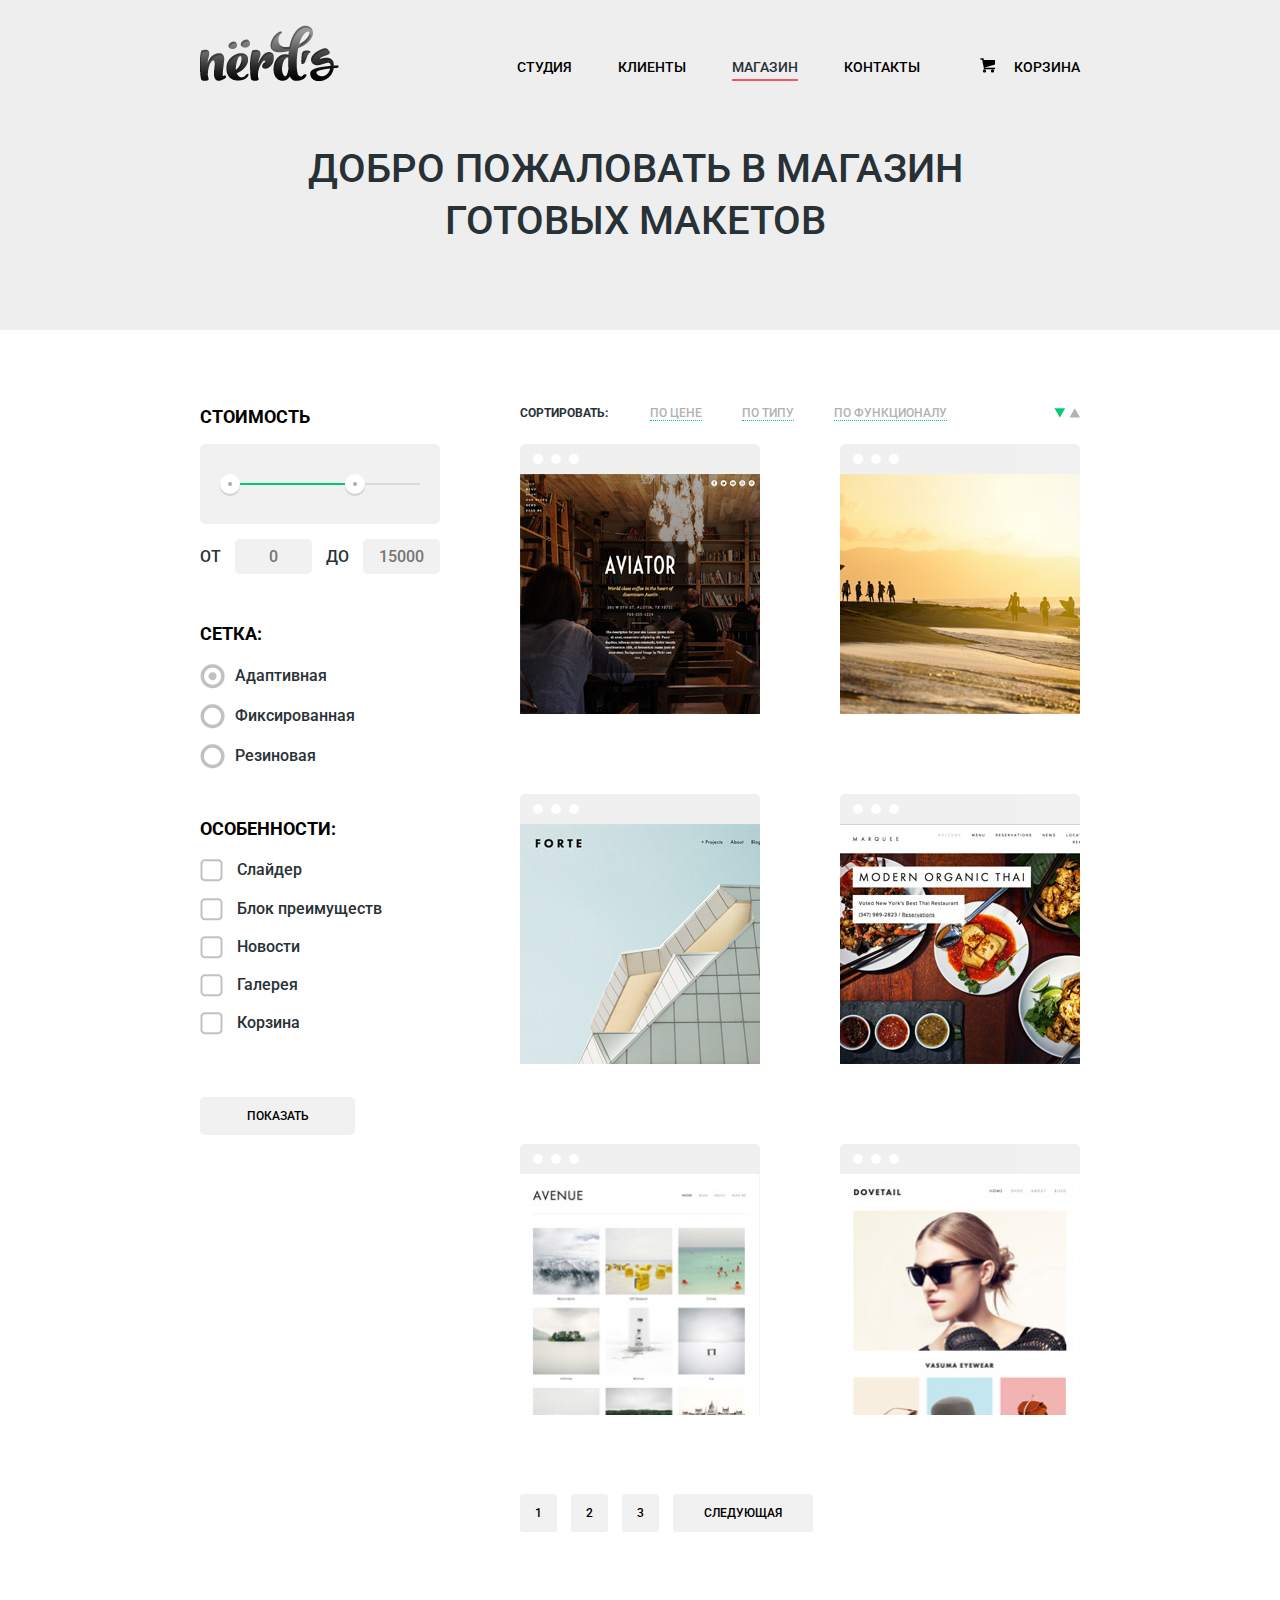
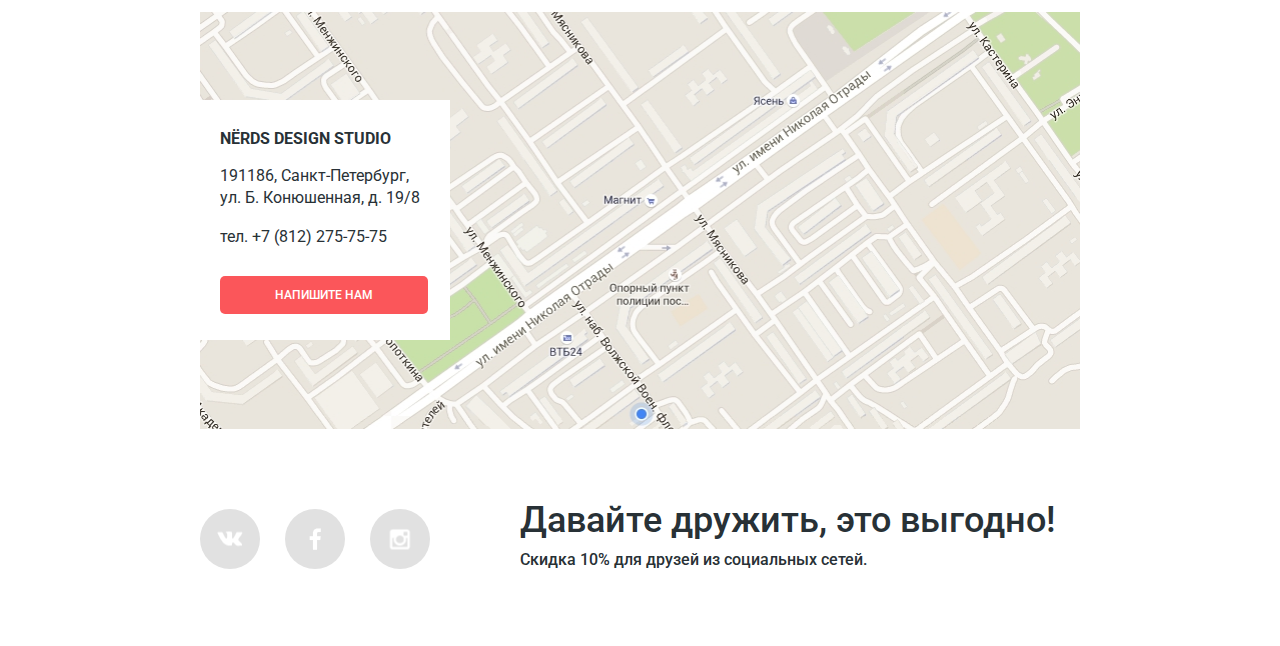
==== commit 2440d4ab: "Прогрессивное улучшение" ====
--- a/catalog.html
+++ b/catalog.html
@@ -5,7 +5,7 @@
 		<title>Каталог</title>
 		<link rel="stylesheet" type="text/css" href="css/normalize.css">
 		<link href="https://fonts.googleapis.com/css?family=Roboto:400,500,700&subset=cyrillic,latin" rel="stylesheet">
-		<link rel="stylesheet" type="text/css" href="css/style.css">
+		<link rel="stylesheet" type="text/css" href="css/style.min.css">
 	</head>
 	<body>
 		<header class="header-cataloque">
@@ -243,6 +243,6 @@
 		      	<button class="send" type="submit">Отправить</button>
       		</form>
     	</div>
-    	<script src="js/script.js"></script>
+    	<script src="js/script.min.js"></script>
 	</body>
 </html>	--- a/css/style.min.css
+++ b/css/style.min.css
@@ -0,0 +1 @@
+body{font-size:16px;line-height:22px;color:#283136;font-weight:500;font-family:"Roboto",Arial,sans-serif;min-width:900px}.sprite{background-image:url("../img/sprite.png");background-repeat:no-repeat;display:block}.sprite--icon-instagramm{width:21px;height:21px;background-position:-30px -30px}.sprite-icon-basket{width:15px;height:15px;background-position:-30px -111px}.sprite-icon-basket-copy-3{width:15px;height:15px;background-position:-30px -186px}.sprite-icon-facebook{width:12px;height:22px;background-position:-30px -261px}.sprite-icon-vk{width:26px;height:15px;background-position:-30px -343px}.sprite2{background-image:url("../img/sprite2.png");background-repeat:no-repeat;display:block}.sprite2--icon-down-bla{width:11px;height:10px;background-position:-20px -20px}.sprite2--icon-up-bla{width:11px;height:10px;background-position:-20px -70px}.sprite2-icon-down{width:11px;height:10px;background-position:-20px -120px}.sprite2-icon-up{width:11px;height:10px;background-position:-20px -170px}.sprite3{background-image:url("../img/sprite3.png");background-repeat:no-repeat;display:block}.sprite3-check{width:27px;height:23px;background-position:-20px -20px}.sprite3-check0{width:23px;height:23px;background-position:-20px -83px}.sprite3-radio{width:25px;height:25px;background-position:-20px -146px}.sprite3-radio0{width:25px;height:25px;background-position:-20px -211px}h1,h2{font-size:36px;line-height:36px;color:#000;font-weight:400;font-family:"Roboto",Arial,sans-serif}h2{font-size:18px;line-height:30px}.clearfix::after{content:"";display:table;clear:both}.container{width:880px;margin:0 auto;padding:0 10px}.main-image{width:140px;float:left;margin-top:25px}.main-navigation{width:580px;float:left;font-size:0;text-align:right;margin-right:60px}.user-block{width:100px;float:right;font-size:0;position:relative;text-align:right;margin-top:60px}.top-navcat{margin-bottom:61px}.top-navigation{margin-bottom:45px}.slide-property{width:880px}.slider-nav{padding-left:20px}.header-slider{min-height:310px;width:880px;position:relative}.features-blocks{width:240px}.features-blocks h3{margin:26px 0 19px;text-transform:uppercase;font-size:18px}.first-block{float:left;margin-right:80px}.second-block{float:left}.third-block{float:right}.about-us,.features{padding-bottom:80px;border-bottom:2px solid #eee}.about-us{padding-top:49px;padding-bottom:70px;margin-bottom:45px}.we-from{width:590px;float:left;margin-right:20px}.we-from p{margin:0}.logo{width:240px;float:right}.what-make{width:620px;float:left;margin-right:15px}.how-work{width:240px;float:right}.block-top{margin-bottom:28px}.nets-class:nth-child(1){width:calc(100%/3);text-align:left;padding-left:12px}.nets-class:nth-child(2),.nets-class:nth-child(3){width:calc(100%/3);text-align:center;padding-right:17px}.nets-class:nth-child(3){text-align:right}.nets-class{display:table-cell;vertical-align:middle}.link-effects{opacity:.2;display:inline-block;vertical-align:middle}.link-effects:hover{opacity:1;display:inline-block}.links{padding-bottom:30px;border-bottom:2px solid #eee;display:table;width:100%}.map{height:417px;margin-top:86px;background:url("../img/map.jpg");background-position:center center;background-repeat:no-repeat;background-size:880px 417px}.map-cataloque{margin-top:80px}.google-maps{width:100%;height:417px;display:block}.footer-social{width:240px;float:left;position:relative;font-size:0}.footer-info{width:580px;float:right}.welcome{width:auto}.filters{width:240px;float:left;margin-right:60px}img{max-width:100%;height:auto;display:block}.content{width:560px;float:left;padding-left:20px}.sort-form{margin-bottom:20px}.sort-word{float:left;width:105px;text-transform:uppercase;font-size:12px;font-weight:700}.sort a,.sort a:active{text-decoration:none;border-bottom:1px dotted #00ca74;color:#b2b2b2}.sort a:hover{border-bottom:1px solid #00ca74;color:#000}.sort a:active{color:#000;border-bottom:1px solid #fff}.sort{width:355px;margin-right:10px;float:left;margin-top:0;font-size:0;padding-left:0}.sort li:first-child{margin-left:25px}.sort li{display:inline-block;padding:0;vertical-align:top;list-style:none;font-size:12px;text-transform:uppercase;margin:0 40px 0 0}.sort li:last-child{margin-right:0}.sort-button{width:80px;float:right;text-align:right}.features-catalogue{float:left;width:240px;max-height:270px;margin-right:80px;position:relative}.features-catalogue:hover .description{display:block}.features-catalogue:nth-child(n+3){margin-top:80px}.category-article{margin-bottom:80px}.features-catalogue:nth-child(2n){margin-right:0;margin-left:0}.paginator a{height:38px;padding:0 15px;font-size:12px;text-decoration:none;background:#f1f1f1;margin:0;display:inline-block;color:#000;text-transform:uppercase;text-align:center;border-radius:3px;line-height:38px}.paginator-next{width:110px}.paginator a:not(:last-child){margin-right:10px}.paginator a:hover{background:#e5e5e5}.paginator a:active{background:#d5d5d5;box-shadow:inset 0 2px 2px #b5b5b5}.main-footer{margin-top:80px;padding-bottom:75px}.footer-info p{margin-bottom:0;margin-top:18px;padding-left:20px}.main-navigation ul{margin:0;list-style:none;padding:60px 0 0}.main-navigation li,.user-block a{font-size:14px;line-height:1;display:inline-block;text-transform:uppercase}.main-navigation li{vertical-align:top;margin-right:46px}.main-navigation a,.user-block a{text-decoration:none;display:block;color:#000}.user-block a{position:relative;padding-left:30px}.main-navigation li:last-child{margin-right:0}.basket::before{content:"";width:15px;height:15px;left:0;bottom:1px;background-position:-30px -111px;position:absolute;background-image:url("../img/sprite.png")}.basket:hover::before{content:"";width:15px;height:15px;left:0;background-position:-30px -186px;position:absolute;background-image:url("../img/sprite.png")}.basket:active::before{content:"";width:15px;height:15px;left:0;background-position:-30px -111px;position:absolute;opacity:.15;background-image:url("../img/sprite.png")}.basket:hover,.main-navigation a:hover{color:#fb565a}.main-navigation a:active,.user-block:active a{color:#9c9c9c}.image-slide-first{min-height:310px}.slide-property{height:310px;display:none}.slider-container{position:relative}.image-slide-first{background:url("../img/computer-index.png") no-repeat;background-position:top right}.image-slide-second{background:url("../img/calc-index.png") no-repeat;background-position:top right}.image-slide-thrid{background:url("../img/robot-index.png") no-repeat;background-position:top right}.slide-property h2{max-width:480px;margin:0 0 20px;padding-top:28px;line-height:1}.shot-banner{width:320px}.header-cataloque,.main-header{background:#eee;margin-bottom:72px}.main-header{margin-bottom:78px}input[type=radio]#SlideOne-id:checked~.slider-container .image-slide-first,input[type=radio]#SlideThree-id:checked~.slider-container .image-slide-thrid,input[type=radio]#SlideTwo-id:checked~.slider-container .image-slide-second{display:block}.slide-property p{font-size:16px;padding:0;margin:0 0 28px;width:480px;font-weight:500}.slide-property .button-more{text-decoration:none;width:240px;padding-top:13px;padding-bottom:13px;color:#fff;background:#fb565a;display:inline-block;text-align:center;font-size:12px;line-height:1;text-transform:uppercase;border-radius:5px}.slide-property .button-more:hover{background:#d6494d}.slide-property .button-more:active{background:#b63538}.two-level{font-size:36px}.header-slider input{position:absolute;top:0;left:0;opacity:1;width:1;height:1}.slider-nav{position:absolute;bottom:95px;left:50%;width:200px;height:10px;margin-left:-130px;text-align:center;z-index:1000}.slider-nav label{display:inline-block;width:4px;height:4px;margin:0 3px;background:#fff;border:3px solid #fff;vertical-align:top;border-radius:50%;cursor:pointer}#SlideOne-id:checked~.slider-nav label[for=SlideOne-id],#SlideThree-id:checked~.slider-nav label[for=SlideThree-id],#SlideTwo-id:checked~.slider-nav label[for=SlideTwo-id]{background:#c1c1c1}#SlideOne-id:checked~.image-slide-first,#SlideThree-id:checked~.image-slide-thrid,#SlideTwo-id:checked~.image-slide-second{display:block}.features-blocks .order-button{width:140px;padding-top:13px;padding-bottom:13px;font-size:12px;line-height:1;text-transform:uppercase;text-decoration:none;border-radius:5px;color:#fff;display:inline-block;text-align:center}.features-blocks .red-btn{background:#fb565a}.features-blocks .green-btn{background:#00ca74}.features-blocks .yellow-btn{background:#efc84a}.features-blocks p{font-size:15px;margin:0 0 25px}.features-blocks .red-btn:hover{background:#d6494d}.features-blocks .red-btn:active{background:#b63538}.features-blocks .green-btn:hover{background:#01a25e}.features-blocks .green-btn:active{background:#009053}.features-blocks .yellow-btn:hover{background:#d6ae2c}.features-blocks .yellow-btn:active{background:#c09b24}.we-from-level{font-weight:500}.img-nerds{margin-bottom:20px}.we-from h1{margin:22px 0 17px}.since{width:240px;display:inline-block;text-align:center;position:relative;text-transform:uppercase}.since::after,.since::before{content:"";width:65px;height:2px;background:#eee;position:absolute;top:50%}.since::before{left:0}.since::after{right:0}.img-nerds{width:240px;display:inline-block;text-align:center}.img-nerds img{padding-left:30px;padding-top:10px}.how-work ul,.what-make ul{padding:0;margin:22px 0 0;font-weight:500}.headline{text-transform:uppercase;font-size:16px;font-family:'Roboto','Arial',sans-serif;line-height:22px;font-weight:500}.list-class{position:relative;list-style:none;padding-left:35px}.list-class:not(:first-child){margin-top:22px}.list-class::before{content:"";width:25px;height:2px;background:#fb565a;position:absolute;left:0;top:50%}.bottom-string,.how-work span,.what-make span{text-transform:uppercase}.container-for-map{margin-top:-417px;height:417px;padding-top:88px}.map-adress{background:#fff;min-height:212px;padding-left:20px;padding-right:20px;max-height:268px;overflow:hidden;position:relative;padding-top:28px;width:210px}.map-adress p{font-size:16px;width:210px;margin:0 0 17px;font-weight:400}.phone{margin-bottom:28px;font-weight:400}.read-us{text-decoration:none;text-transform:uppercase;width:208px;padding-top:8px;padding-bottom:8px;border-radius:5px;color:#fff;background:#fb565a;display:inline-block;font-size:12px;text-align:center}.read-us:hover{background:#d6494d}.read-us:active{background:#b63538}.social-btn{display:inline-block;width:60px;height:60px;vertical-align:top;background:#e1e1e1;font-size:0;position:relative;border-radius:50%;margin-right:25px}.social-btn::before{content:"";position:absolute;top:50%;left:50%;background-image:url("../img/sprite.png");background-repeat:no-repeat;-webkit-transform:translate(-50%,-50%);transform:translate(-50%,-50%)}.social-btn-vk::before{width:26px;height:15px;background-position:-30px -343px}.social-btn-fb::before{width:12px;height:22px;background-position:-30px -261px}.social-btn-inst::before{width:21px;height:21px;background-position:-30px -30px}.footer-social a:last-child{margin-right:0}.social-btn-fb:hover,.social-btn-inst:hover,.social-btn-vk:hover{background:#fb565a}.social-btn-fb:active,.social-btn-inst:active,.social-btn-vk:active{background:#d6494d}.friend-class{font-size:36px;padding-left:20px}.name{text-transform:uppercase;font-weight:700;margin-bottom:15px}.header-cataloque{min-height:330px}.welcome{font-size:40px;text-transform:uppercase;line-height:52px;text-align:center;padding-left:100px;padding-right:110px}.range-filter h2{font-weight:700;margin:0 0 12px}.down,.down:hover{background-image:url("../img/sprite2.png");width:11px;height:10px;background-position:-20px -20px;display:inline-block;background-repeat:no-repeat;opacity:.3}.active-down{width:11px;height:10px;background-position:-20px -120px;opacity:1}.down:active,.top,.top:active,.top:hover{background-image:url("../img/sprite2.png");width:11px;height:10px;display:inline-block;background-repeat:no-repeat}.down:active{background-position:-20px -20px;opacity:1}.top,.top:active,.top:hover{background-position:-20px -70px;opacity:.3}.top:active{opacity:1}.description{width:200px;height:200px;background:#fff;color:#000;position:absolute;bottom:20px;left:20px;display:none}.price-btn{width:140px;font-size:18px;text-transform:uppercase;line-height:1;color:#fff;padding-top:10px;padding-bottom:10px;text-align:center;background:#fb565a;display:inline-block;border-radius:5px;text-decoration:none;position:absolute;left:30px;bottom:30px}.price-btn:hover{background:#d6494d}.price-btn:active{background:#b63538}.description h2{text-transform:uppercase;text-align:center;padding:35px 0 15px;line-height:1;margin:0}.description p{font-size:14px;text-align:center;line-height:18px;margin:0;padding:0 21px 30px;display:inline-block}.banner{width:240px;height:30px;background:#797979;border-radius-top:5px;opacity:.1;border-radius-left:5px;position:relative;border-top-left-radius:5px;border-top-right-radius:5px}.features-catalogue:hover .banner{opacity:1}.banner-bolls{width:10px;height:10px;border-radius:50%;background:#fff;top:10px;left:13px;position:absolute}.banner-bolls::after,.banner-bolls::before{content:"";width:10px;height:10px;border-radius:50%;background:#fff;top:0;left:18px;position:absolute}.banner-bolls::before{left:36px}#for-adaptive:checked~label[for=for-adaptive] .radio_btn,#for-fixed:checked~label[for=for-fixed] .radio_btn,#for-rubber:checked~label[for=for-rubber] .radio_btn{background:url(../img/sprite3.png);background-position:-20px -146px;cursor:pointer;vertical-align:middle}input[type=checkbox]:disabled+label,input[type=radio]:disabled+label{opacity:.4}.radio_btn,input[type=checkbox]+label span{display:inline-block;vertical-align:middle;background:url("../img/sprite3.png");cursor:pointer}.radio_btn{background-position:-20px -211px;width:25px;height:25px}input[type=checkbox]+label span{width:27px;height:23px;background-position:-20px -83px}input[type=checkbox]:checked+label span{background:url("../img/sprite3.png");background-position:-20px -20px}input[type=checkbox],input[type=radio]{display:none}.input-filter{margin-bottom:15px}.input-filter label{padding:0;font-size:16px;line-height:20px;display:inline-block}.input-filter label span{padding-right:10px}.basket-div,.rubber-div{margin-bottom:0}.features-filter h2{margin:0;padding-top:45px;padding-bottom:15px;text-transform:uppercase;font-weight:700}.show{width:155px;font-size:12px;text-transform:uppercase;line-height:1;padding-top:13px;padding-bottom:13px;background:#f1f1f1;border:0;border-radius:5px;margin-top:62px}.show:hover{background:#e5e5e5}.show:active{background:#d5d5d5;box-shadow:inset 0 2px 2px #b5b5b5;border:0}.range-filter{width:240px;text-transform:uppercase}.range-controls{position:relative;height:41px;padding-top:39px;padding-right:20px;padding-left:20px;margin-bottom:15px;border-radius:5px;background:#f1f1f1}.range-controls .scale{height:2px;background:#d7dcde}.range-controls .bar{width:70%;height:2px;background:#00ca74}.range-controls .toggle{position:absolute;top:30px;left:0;width:4px;height:4px;cursor:pointer;border:8px solid #fff;border-radius:50%;background:#ababab;box-shadow:0 2px 1px 0 #cfcfcf}.range-controls .toggle-min{left:20px}.range-controls .toggle-max{left:145px}.price-controls{font-size:0}.price-controls label{display:inline-block;width:50%;font-size:16px}.price-controls input{font-family:'Roboto','Arial',sans-serif;font-size:16px;width:57px;padding:8px 10px;text-align:center;color:#283136;border:none;border-radius:5px;outline:none;background:#f1f1f1;margin-left:10px}.max-price{text-align:right}.main-navigation .active-link{border-bottom:2px solid #fb565a;padding-bottom:5px}.main-navigation .active-link a:hover{color:#000}.main-navigation .active-link span{display:block}.modal-content{display:none;width:462px;padding:50px 85px;background:#fff;color:#000;-webkit-transform:translateX(-50%);transform:translateX(-50%);box-shadow:0 30px 70px 10px #283136;position:fixed;top:50%;left:50%;-webkit-transform:translate(-50%,-50%);transform:translate(-50%,-50%)}.modal-content-show{display:block;-webkit-animation-name:zoomInDown;animation-name:zoomInDown;-webkit-animation-duration:1s;animation-duration:1s;-webkit-animation-fill-mode:both;animation-fill-mode:both}.modal-content-close{width:40px;height:40px;font-size:0;background-color:#fb565a;border-radius:50%;border:0;outline:0;cursor:pointer;position:absolute;top:5px;right:5px}.modal-content-close::after,.modal-content-close::before{content:"";position:absolute;width:25px;height:5px;background-color:#fff;border-radius:1px;top:17px;right:8px}.modal-content-close::before{-webkit-transform:rotate(45deg);transform:rotate(45deg)}.modal-content-close::after{-webkit-transform:rotate(-45deg);transform:rotate(-45deg)}.name-modal{width:220px;float:left}.email,.name-modal,.text-letter-form{display:inline-block;font-size:16px}.email{float:right;width:220px}.text-letter-form{width:460px;margin-top:20px}.login-form{font-size:0}.icon-user{width:186px;height:38px;border:2px solid #d7dcde;border-radius:5px}.icon-user::-webkit-input-placeholder{color:#000}.icon-user:-moz-placeholder,.icon-user::-moz-placeholder{color:#000}.icon-user:-ms-input-placeholder{color:#000}.icon-email::-webkit-input-placeholder{color:#000}.icon-email:-moz-placeholder,.icon-email::-moz-placeholder{color:#000}.icon-email:-ms-input-placeholder{color:#000}.icon-text::-webkit-input-placeholder{color:#000}.icon-text:-moz-placeholder,.icon-text::-moz-placeholder{color:#000}.icon-text:-ms-input-placeholder{color:#000}.icon-email,.icon-text{border:2px solid #d7dcde;border-radius:5px}.icon-email{height:38px;width:186px}.icon-text{width:426px;min-height:115px}.email span,.name-modal span,.text-letter-form span{padding:0;margin:0 0 10px;display:inline-block}.login-form input[type=email],.login-form input[type=text]{margin:0;padding:11px 15px;font-size:12px;line-height:1;font-family:"Roboto",Arial,sans-serif;color:#000;text-transform:uppercase;box-sizing:border-box;width:220px}.login-form textarea[type=text],.send{width:460px;font-size:12px;line-height:1;font-family:"Roboto",Arial,sans-serif;text-transform:uppercase}.login-form textarea[type=text]{margin:0;padding:11px 15px;box-sizing:border-box;color:#000}.send{display:inline-block;padding-top:13px;padding-bottom:13px;text-align:center;background-color:#fb565a;color:#fff;border:0;margin-top:48px;border-radius:5px}.send:hover{background-color:#d6494d}.send:active{background:#b63538;box-shadow:inset 0 5px 0 #9b2d30}.label-modal{font-size:16px;font-weight:500}.send:active,input,textarea{outline:none}.effect-modal input:focus{border:2px solid #56bffb;border-radius:5px}.effect-modal input:hover,.effect-modal textarea:hover{border:2px solid #a2a9ac;border-radius:5px}.effect-modal textarea:focus{border:2px solid #56bffb;border-radius:5px}@-webkit-keyframes zoomInDown{0%{opacity:0;-webkit-transform:scale3d(.1,.1,.1) translate3d(0,-1000px,0);transform:scale3d(.1,.1,.1) translate3d(0,-1000px,0);-webkit-animation-timing-function:cubic-bezier(.55,.055,.675,.19);animation-timing-function:cubic-bezier(.55,.055,.675,.19)}60%{opacity:1;-webkit-transform:scale3d(.475,.475,.475) translate3d(0,60px,0);transform:scale3d(.475,.475,.475) translate3d(0,60px,0);-webkit-animation-timing-function:cubic-bezier(.175,.885,.32,1);animation-timing-function:cubic-bezier(.175,.885,.32,1)}}@keyframes zoomInDown{0%{opacity:0;-webkit-transform:scale3d(.1,.1,.1) translate3d(0,-1000px,0);transform:scale3d(.1,.1,.1) translate3d(0,-1000px,0);-webkit-animation-timing-function:cubic-bezier(.55,.055,.675,.19);animation-timing-function:cubic-bezier(.55,.055,.675,.19)}60%{opacity:1;-webkit-transform:scale3d(.475,.475,.475) translate3d(0,60px,0);transform:scale3d(.475,.475,.475) translate3d(0,60px,0);-webkit-animation-timing-function:cubic-bezier(.175,.885,.32,1);animation-timing-function:cubic-bezier(.175,.885,.32,1)}}.zoomInDown{-webkit-animation-name:zoomInDown;animation-name:zoomInDown;-webkit-animation-duration:1s;animation-duration:1s;-webkit-animation-fill-mode:both;animation-fill-mode:both}@-webkit-keyframes input-shake{0%,to{-webkit-transform:scale3d(1,1,1);transform:scale3d(1,1,1)}10%,20%{-webkit-transform:scale3d(.9,.9,.9) rotate3d(0,0,1,-3deg);transform:scale3d(.9,.9,.9) rotate3d(0,0,1,-3deg)}30%,50%,70%,90%{-webkit-transform:scale3d(1.1,1.1,1.1) rotate3d(0,0,1,3deg);transform:scale3d(1.1,1.1,1.1) rotate3d(0,0,1,3deg)}40%,60%,80%{-webkit-transform:scale3d(1.1,1.1,1.1) rotate3d(0,0,1,-3deg);transform:scale3d(1.1,1.1,1.1) rotate3d(0,0,1,-3deg)}}@keyframes input-shake{0%,to{-webkit-transform:scale3d(1,1,1);transform:scale3d(1,1,1)}10%,20%{-webkit-transform:scale3d(.9,.9,.9) rotate3d(0,0,1,-3deg);transform:scale3d(.9,.9,.9) rotate3d(0,0,1,-3deg)}30%,50%,70%,90%{-webkit-transform:scale3d(1.1,1.1,1.1) rotate3d(0,0,1,3deg);transform:scale3d(1.1,1.1,1.1) rotate3d(0,0,1,3deg)}40%,60%,80%{-webkit-transform:scale3d(1.1,1.1,1.1) rotate3d(0,0,1,-3deg);transform:scale3d(1.1,1.1,1.1) rotate3d(0,0,1,-3deg)}}.input-shake{-webkit-animation-name:input-shake;animation-name:input-shake;-webkit-animation-duration:1s;animation-duration:1s;-webkit-animation-fill-mode:both;animation-fill-mode:both}
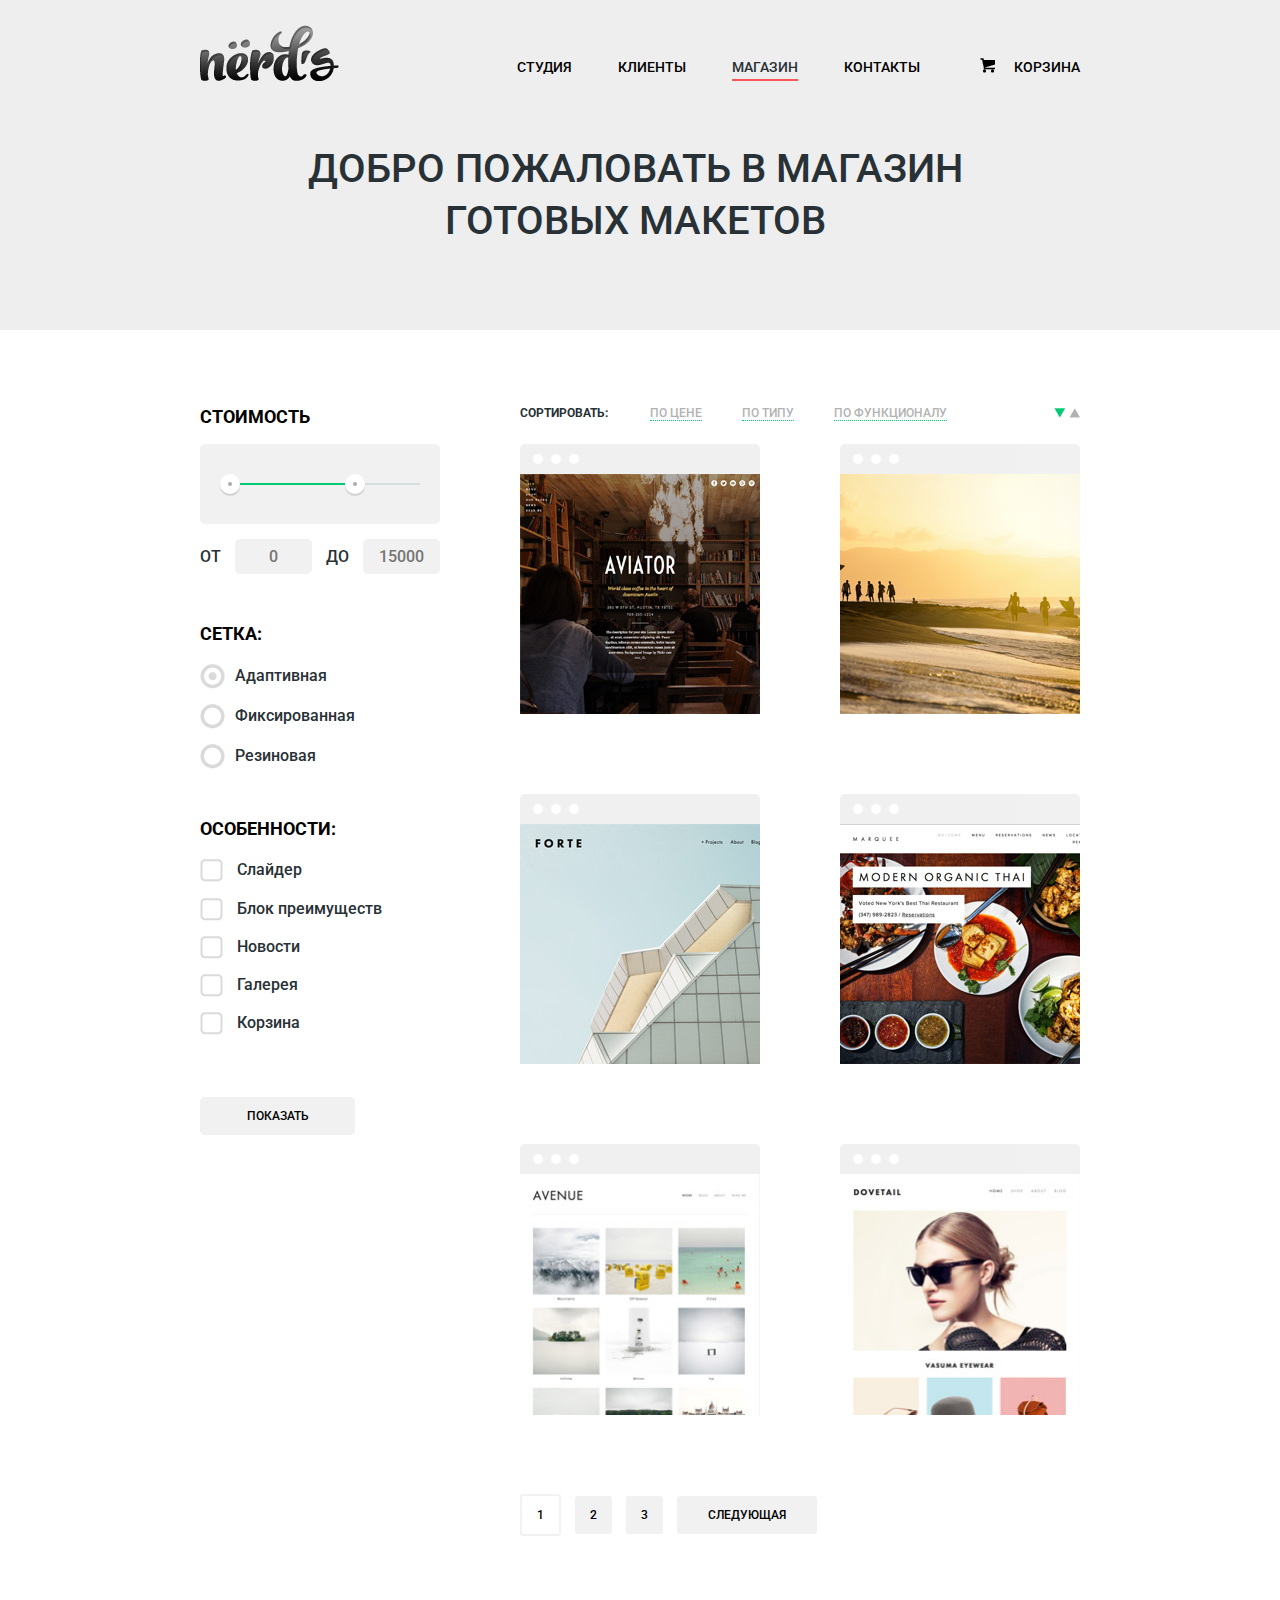
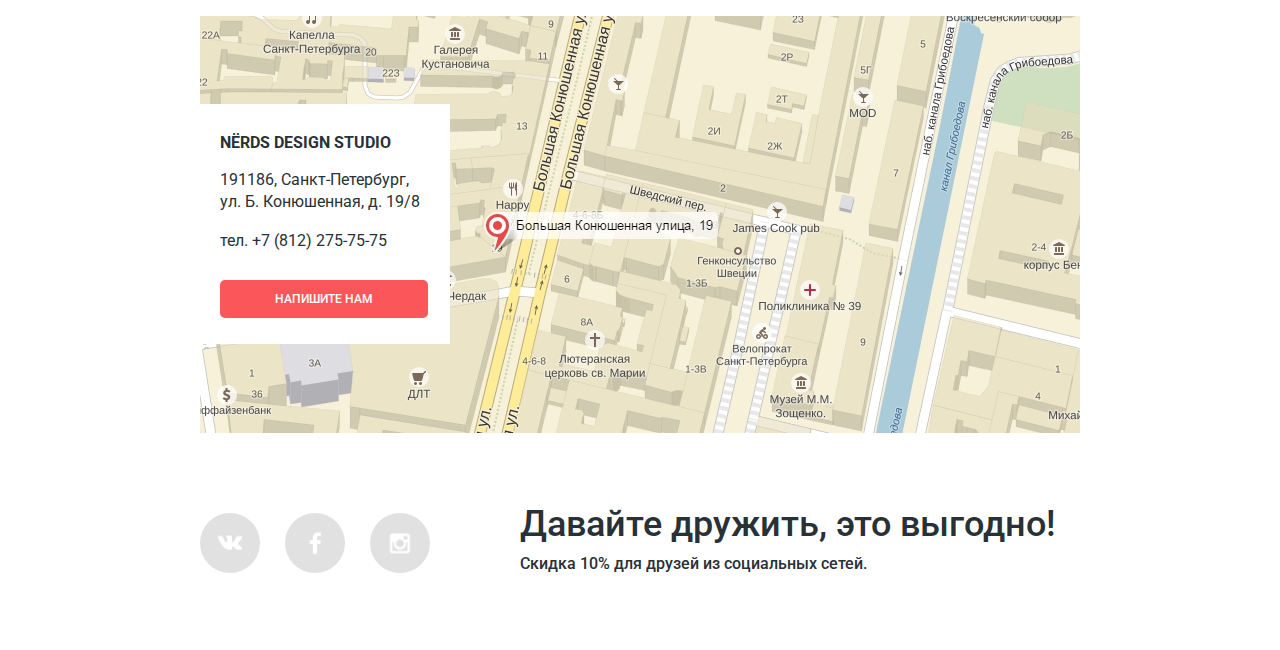
==== commit 96b8b9c2: "Проверка итогового макета" ====
--- a/catalog.html
+++ b/catalog.html
@@ -12,7 +12,7 @@
 			<div class="container">
 				<div class="top-navcat clearfix">
 					<div class="main-image">
-						<img src="img/logo.png"  alt="«Нёрдс»">	
+						<a href="index.html"><img src="img/logo.png" alt="«Нёрдс»" width="139" height="56"></a>	
 					</div>
 					<nav class="main-navigation">
 						<ul>
@@ -45,7 +45,7 @@
 							<h2>Стоимость</h2>
 					        <div class="range-controls">
 					          	<div class="scale">
-					           		 <div class="bar"></div>
+					           		<div class="bar"></div>
 					          	</div>
 					         	<div class="toggle toggle-min"></div>
 					         	<div class="toggle toggle-max"></div>
@@ -91,15 +91,15 @@
 				<div class="content">
 					<div class="sort-form clearfix">
 						<div class="sort-word">Сортировать:</div>
-							<ul class="sort">
-								<li><a href="#">По цене</a> </li>
-								<li><a href="#">По типу</a></li>
-								<li><a href="#">По функционалу</a></li>
-							</ul>
-							<div class="sort-button">
-								<a class="down active-down" href="#"></a>
-								<a class="top" href="#"></a>
-							</div>
+						<ul class="sort">
+							<li><a href="#">По цене</a> </li>
+							<li><a href="#">По типу</a></li>
+							<li><a href="#">По функционалу</a></li>
+						</ul>
+						<div class="sort-button">
+							<a class="down active-down" href="#"></a>
+							<a class="top" href="#"></a>
+						</div>
 					</div>
 					<div class="category-article clearfix">
 						<article class="features-catalogue">
@@ -194,7 +194,7 @@
 						</article>
 					</div>
 					<div class="paginator">
-						<a href="#">1</a>
+						<a class="active-pgn">1</a>
 						<a href="#">2</a>
 						<a href="#">3</a>
 						<a class="paginator-next" href="#">Следующая</a>
@@ -202,7 +202,7 @@
 				</div>
 			</div>
 			<div class="map map-cataloque clearfix ">
-				<iframe class="google-maps" src="https://www.google.com/maps/embed?pb=!1m18!1m12!1m3!1d2627.2774757472325!2d44.623816951015286!3d48.81476697918163!2m3!1f0!2f0!3f0!3m2!1i1024!2i768!4f13.1!3m3!1m2!1s0x0%3A0x0!2zNDjCsDQ4JzUzLjIiTiA0NMKwMzcnMzMuNiJF!5e0!3m2!1sru!2sru!4v1453751775159"  frameborder="0" style="border:0" allowfullscreen>
+				<iframe class="google-maps" src="https://www.google.com/maps/embed?pb=!1m18!1m12!1m3!1d2627.2774757472325!2d44.623816951015286!3d48.81476697918163!2m3!1f0!2f0!3f0!3m2!1i1024!2i768!4f13.1!3m3!1m2!1s0x0%3A0x0!2zNDjCsDQ4JzUzLjIiTiA0NMKwMzcnMzMuNiJF!5e0!3m2!1sru!2sru!4v1453751775159" style="border:0" allowfullscreen>
 				</iframe>
 				<div class="container container-for-map">
 					<div class="map-adress">
@@ -230,7 +230,7 @@
 		</footer>
 		<div class="modal-content">
       		<button class="modal-content-close" type="button" title="Закрыть">Закрыть</button>
-      		<form class="login-form" action="#" metod="post">
+      		<form class="login-form" action="#" method="post">
       			<div class="name-modal effect-modal">
 		      		<label for="name-id">Ваше имя:</label><input id="name-id" class="icon-user" type="text" name="names" placeholder="Представьтесь, пожалуйста">
 	      		</div>
@@ -238,7 +238,7 @@
 		      		<label for="email">Ваш e-mail:</label><input id="email" class="icon-email" type="email"  name="email" placeholder="Для отправки ответа">
 	      		</div>
 	      		<div class="text-letter-form effect-modal">
-		      		<label for="label-modal">Текст письма:</label><textarea id="label-modal" class="icon-text" type="text" name="letter" placeholder="В свободной форме"></textarea>
+		      		<label for="label-modal">Текст письма:</label><textarea id="label-modal" class="icon-text" name="letter" placeholder="В свободной форме"></textarea>
 		      	</div>
 		      	<button class="send" type="submit">Отправить</button>
       		</form>
--- a/css/style.min.css
+++ b/css/style.min.css
@@ -1 +1 @@
-body{font-size:16px;line-height:22px;color:#283136;font-weight:500;font-family:"Roboto",Arial,sans-serif;min-width:900px}.sprite{background-image:url("../img/sprite.png");background-repeat:no-repeat;display:block}.sprite--icon-instagramm{width:21px;height:21px;background-position:-30px -30px}.sprite-icon-basket{width:15px;height:15px;background-position:-30px -111px}.sprite-icon-basket-copy-3{width:15px;height:15px;background-position:-30px -186px}.sprite-icon-facebook{width:12px;height:22px;background-position:-30px -261px}.sprite-icon-vk{width:26px;height:15px;background-position:-30px -343px}.sprite2{background-image:url("../img/sprite2.png");background-repeat:no-repeat;display:block}.sprite2--icon-down-bla{width:11px;height:10px;background-position:-20px -20px}.sprite2--icon-up-bla{width:11px;height:10px;background-position:-20px -70px}.sprite2-icon-down{width:11px;height:10px;background-position:-20px -120px}.sprite2-icon-up{width:11px;height:10px;background-position:-20px -170px}.sprite3{background-image:url("../img/sprite3.png");background-repeat:no-repeat;display:block}.sprite3-check{width:27px;height:23px;background-position:-20px -20px}.sprite3-check0{width:23px;height:23px;background-position:-20px -83px}.sprite3-radio{width:25px;height:25px;background-position:-20px -146px}.sprite3-radio0{width:25px;height:25px;background-position:-20px -211px}h1,h2{font-size:36px;line-height:36px;color:#000;font-weight:400;font-family:"Roboto",Arial,sans-serif}h2{font-size:18px;line-height:30px}.clearfix::after{content:"";display:table;clear:both}.container{width:880px;margin:0 auto;padding:0 10px}.main-image{width:140px;float:left;margin-top:25px}.main-navigation{width:580px;float:left;font-size:0;text-align:right;margin-right:60px}.user-block{width:100px;float:right;font-size:0;position:relative;text-align:right;margin-top:60px}.top-navcat{margin-bottom:61px}.top-navigation{margin-bottom:45px}.slide-property{width:880px}.slider-nav{padding-left:20px}.header-slider{min-height:310px;width:880px;position:relative}.features-blocks{width:240px}.features-blocks h3{margin:26px 0 19px;text-transform:uppercase;font-size:18px}.first-block{float:left;margin-right:80px}.second-block{float:left}.third-block{float:right}.about-us,.features{padding-bottom:80px;border-bottom:2px solid #eee}.about-us{padding-top:49px;padding-bottom:70px;margin-bottom:45px}.we-from{width:590px;float:left;margin-right:20px}.we-from p{margin:0}.logo{width:240px;float:right}.what-make{width:620px;float:left;margin-right:15px}.how-work{width:240px;float:right}.block-top{margin-bottom:28px}.nets-class:nth-child(1){width:calc(100%/3);text-align:left;padding-left:12px}.nets-class:nth-child(2),.nets-class:nth-child(3){width:calc(100%/3);text-align:center;padding-right:17px}.nets-class:nth-child(3){text-align:right}.nets-class{display:table-cell;vertical-align:middle}.link-effects{opacity:.2;display:inline-block;vertical-align:middle}.link-effects:hover{opacity:1;display:inline-block}.links{padding-bottom:30px;border-bottom:2px solid #eee;display:table;width:100%}.map{height:417px;margin-top:86px;background:url("../img/map.jpg");background-position:center center;background-repeat:no-repeat;background-size:880px 417px}.map-cataloque{margin-top:80px}.google-maps{width:100%;height:417px;display:block}.footer-social{width:240px;float:left;position:relative;font-size:0}.footer-info{width:580px;float:right}.welcome{width:auto}.filters{width:240px;float:left;margin-right:60px}img{max-width:100%;height:auto;display:block}.content{width:560px;float:left;padding-left:20px}.sort-form{margin-bottom:20px}.sort-word{float:left;width:105px;text-transform:uppercase;font-size:12px;font-weight:700}.sort a,.sort a:active{text-decoration:none;border-bottom:1px dotted #00ca74;color:#b2b2b2}.sort a:hover{border-bottom:1px solid #00ca74;color:#000}.sort a:active{color:#000;border-bottom:1px solid #fff}.sort{width:355px;margin-right:10px;float:left;margin-top:0;font-size:0;padding-left:0}.sort li:first-child{margin-left:25px}.sort li{display:inline-block;padding:0;vertical-align:top;list-style:none;font-size:12px;text-transform:uppercase;margin:0 40px 0 0}.sort li:last-child{margin-right:0}.sort-button{width:80px;float:right;text-align:right}.features-catalogue{float:left;width:240px;max-height:270px;margin-right:80px;position:relative}.features-catalogue:hover .description{display:block}.features-catalogue:nth-child(n+3){margin-top:80px}.category-article{margin-bottom:80px}.features-catalogue:nth-child(2n){margin-right:0;margin-left:0}.paginator a{height:38px;padding:0 15px;font-size:12px;text-decoration:none;background:#f1f1f1;margin:0;display:inline-block;color:#000;text-transform:uppercase;text-align:center;border-radius:3px;line-height:38px}.paginator-next{width:110px}.paginator a:not(:last-child){margin-right:10px}.paginator a:hover{background:#e5e5e5}.paginator a:active{background:#d5d5d5;box-shadow:inset 0 2px 2px #b5b5b5}.main-footer{margin-top:80px;padding-bottom:75px}.footer-info p{margin-bottom:0;margin-top:18px;padding-left:20px}.main-navigation ul{margin:0;list-style:none;padding:60px 0 0}.main-navigation li,.user-block a{font-size:14px;line-height:1;display:inline-block;text-transform:uppercase}.main-navigation li{vertical-align:top;margin-right:46px}.main-navigation a,.user-block a{text-decoration:none;display:block;color:#000}.user-block a{position:relative;padding-left:30px}.main-navigation li:last-child{margin-right:0}.basket::before{content:"";width:15px;height:15px;left:0;bottom:1px;background-position:-30px -111px;position:absolute;background-image:url("../img/sprite.png")}.basket:hover::before{content:"";width:15px;height:15px;left:0;background-position:-30px -186px;position:absolute;background-image:url("../img/sprite.png")}.basket:active::before{content:"";width:15px;height:15px;left:0;background-position:-30px -111px;position:absolute;opacity:.15;background-image:url("../img/sprite.png")}.basket:hover,.main-navigation a:hover{color:#fb565a}.main-navigation a:active,.user-block:active a{color:#9c9c9c}.image-slide-first{min-height:310px}.slide-property{height:310px;display:none}.slider-container{position:relative}.image-slide-first{background:url("../img/computer-index.png") no-repeat;background-position:top right}.image-slide-second{background:url("../img/calc-index.png") no-repeat;background-position:top right}.image-slide-thrid{background:url("../img/robot-index.png") no-repeat;background-position:top right}.slide-property h2{max-width:480px;margin:0 0 20px;padding-top:28px;line-height:1}.shot-banner{width:320px}.header-cataloque,.main-header{background:#eee;margin-bottom:72px}.main-header{margin-bottom:78px}input[type=radio]#SlideOne-id:checked~.slider-container .image-slide-first,input[type=radio]#SlideThree-id:checked~.slider-container .image-slide-thrid,input[type=radio]#SlideTwo-id:checked~.slider-container .image-slide-second{display:block}.slide-property p{font-size:16px;padding:0;margin:0 0 28px;width:480px;font-weight:500}.slide-property .button-more{text-decoration:none;width:240px;padding-top:13px;padding-bottom:13px;color:#fff;background:#fb565a;display:inline-block;text-align:center;font-size:12px;line-height:1;text-transform:uppercase;border-radius:5px}.slide-property .button-more:hover{background:#d6494d}.slide-property .button-more:active{background:#b63538}.two-level{font-size:36px}.header-slider input{position:absolute;top:0;left:0;opacity:1;width:1;height:1}.slider-nav{position:absolute;bottom:95px;left:50%;width:200px;height:10px;margin-left:-130px;text-align:center;z-index:1000}.slider-nav label{display:inline-block;width:4px;height:4px;margin:0 3px;background:#fff;border:3px solid #fff;vertical-align:top;border-radius:50%;cursor:pointer}#SlideOne-id:checked~.slider-nav label[for=SlideOne-id],#SlideThree-id:checked~.slider-nav label[for=SlideThree-id],#SlideTwo-id:checked~.slider-nav label[for=SlideTwo-id]{background:#c1c1c1}#SlideOne-id:checked~.image-slide-first,#SlideThree-id:checked~.image-slide-thrid,#SlideTwo-id:checked~.image-slide-second{display:block}.features-blocks .order-button{width:140px;padding-top:13px;padding-bottom:13px;font-size:12px;line-height:1;text-transform:uppercase;text-decoration:none;border-radius:5px;color:#fff;display:inline-block;text-align:center}.features-blocks .red-btn{background:#fb565a}.features-blocks .green-btn{background:#00ca74}.features-blocks .yellow-btn{background:#efc84a}.features-blocks p{font-size:15px;margin:0 0 25px}.features-blocks .red-btn:hover{background:#d6494d}.features-blocks .red-btn:active{background:#b63538}.features-blocks .green-btn:hover{background:#01a25e}.features-blocks .green-btn:active{background:#009053}.features-blocks .yellow-btn:hover{background:#d6ae2c}.features-blocks .yellow-btn:active{background:#c09b24}.we-from-level{font-weight:500}.img-nerds{margin-bottom:20px}.we-from h1{margin:22px 0 17px}.since{width:240px;display:inline-block;text-align:center;position:relative;text-transform:uppercase}.since::after,.since::before{content:"";width:65px;height:2px;background:#eee;position:absolute;top:50%}.since::before{left:0}.since::after{right:0}.img-nerds{width:240px;display:inline-block;text-align:center}.img-nerds img{padding-left:30px;padding-top:10px}.how-work ul,.what-make ul{padding:0;margin:22px 0 0;font-weight:500}.headline{text-transform:uppercase;font-size:16px;font-family:'Roboto','Arial',sans-serif;line-height:22px;font-weight:500}.list-class{position:relative;list-style:none;padding-left:35px}.list-class:not(:first-child){margin-top:22px}.list-class::before{content:"";width:25px;height:2px;background:#fb565a;position:absolute;left:0;top:50%}.bottom-string,.how-work span,.what-make span{text-transform:uppercase}.container-for-map{margin-top:-417px;height:417px;padding-top:88px}.map-adress{background:#fff;min-height:212px;padding-left:20px;padding-right:20px;max-height:268px;overflow:hidden;position:relative;padding-top:28px;width:210px}.map-adress p{font-size:16px;width:210px;margin:0 0 17px;font-weight:400}.phone{margin-bottom:28px;font-weight:400}.read-us{text-decoration:none;text-transform:uppercase;width:208px;padding-top:8px;padding-bottom:8px;border-radius:5px;color:#fff;background:#fb565a;display:inline-block;font-size:12px;text-align:center}.read-us:hover{background:#d6494d}.read-us:active{background:#b63538}.social-btn{display:inline-block;width:60px;height:60px;vertical-align:top;background:#e1e1e1;font-size:0;position:relative;border-radius:50%;margin-right:25px}.social-btn::before{content:"";position:absolute;top:50%;left:50%;background-image:url("../img/sprite.png");background-repeat:no-repeat;-webkit-transform:translate(-50%,-50%);transform:translate(-50%,-50%)}.social-btn-vk::before{width:26px;height:15px;background-position:-30px -343px}.social-btn-fb::before{width:12px;height:22px;background-position:-30px -261px}.social-btn-inst::before{width:21px;height:21px;background-position:-30px -30px}.footer-social a:last-child{margin-right:0}.social-btn-fb:hover,.social-btn-inst:hover,.social-btn-vk:hover{background:#fb565a}.social-btn-fb:active,.social-btn-inst:active,.social-btn-vk:active{background:#d6494d}.friend-class{font-size:36px;padding-left:20px}.name{text-transform:uppercase;font-weight:700;margin-bottom:15px}.header-cataloque{min-height:330px}.welcome{font-size:40px;text-transform:uppercase;line-height:52px;text-align:center;padding-left:100px;padding-right:110px}.range-filter h2{font-weight:700;margin:0 0 12px}.down,.down:hover{background-image:url("../img/sprite2.png");width:11px;height:10px;background-position:-20px -20px;display:inline-block;background-repeat:no-repeat;opacity:.3}.active-down{width:11px;height:10px;background-position:-20px -120px;opacity:1}.down:active,.top,.top:active,.top:hover{background-image:url("../img/sprite2.png");width:11px;height:10px;display:inline-block;background-repeat:no-repeat}.down:active{background-position:-20px -20px;opacity:1}.top,.top:active,.top:hover{background-position:-20px -70px;opacity:.3}.top:active{opacity:1}.description{width:200px;height:200px;background:#fff;color:#000;position:absolute;bottom:20px;left:20px;display:none}.price-btn{width:140px;font-size:18px;text-transform:uppercase;line-height:1;color:#fff;padding-top:10px;padding-bottom:10px;text-align:center;background:#fb565a;display:inline-block;border-radius:5px;text-decoration:none;position:absolute;left:30px;bottom:30px}.price-btn:hover{background:#d6494d}.price-btn:active{background:#b63538}.description h2{text-transform:uppercase;text-align:center;padding:35px 0 15px;line-height:1;margin:0}.description p{font-size:14px;text-align:center;line-height:18px;margin:0;padding:0 21px 30px;display:inline-block}.banner{width:240px;height:30px;background:#797979;border-radius-top:5px;opacity:.1;border-radius-left:5px;position:relative;border-top-left-radius:5px;border-top-right-radius:5px}.features-catalogue:hover .banner{opacity:1}.banner-bolls{width:10px;height:10px;border-radius:50%;background:#fff;top:10px;left:13px;position:absolute}.banner-bolls::after,.banner-bolls::before{content:"";width:10px;height:10px;border-radius:50%;background:#fff;top:0;left:18px;position:absolute}.banner-bolls::before{left:36px}#for-adaptive:checked~label[for=for-adaptive] .radio_btn,#for-fixed:checked~label[for=for-fixed] .radio_btn,#for-rubber:checked~label[for=for-rubber] .radio_btn{background:url(../img/sprite3.png);background-position:-20px -146px;cursor:pointer;vertical-align:middle}input[type=checkbox]:disabled+label,input[type=radio]:disabled+label{opacity:.4}.radio_btn,input[type=checkbox]+label span{display:inline-block;vertical-align:middle;background:url("../img/sprite3.png");cursor:pointer}.radio_btn{background-position:-20px -211px;width:25px;height:25px}input[type=checkbox]+label span{width:27px;height:23px;background-position:-20px -83px}input[type=checkbox]:checked+label span{background:url("../img/sprite3.png");background-position:-20px -20px}input[type=checkbox],input[type=radio]{display:none}.input-filter{margin-bottom:15px}.input-filter label{padding:0;font-size:16px;line-height:20px;display:inline-block}.input-filter label span{padding-right:10px}.basket-div,.rubber-div{margin-bottom:0}.features-filter h2{margin:0;padding-top:45px;padding-bottom:15px;text-transform:uppercase;font-weight:700}.show{width:155px;font-size:12px;text-transform:uppercase;line-height:1;padding-top:13px;padding-bottom:13px;background:#f1f1f1;border:0;border-radius:5px;margin-top:62px}.show:hover{background:#e5e5e5}.show:active{background:#d5d5d5;box-shadow:inset 0 2px 2px #b5b5b5;border:0}.range-filter{width:240px;text-transform:uppercase}.range-controls{position:relative;height:41px;padding-top:39px;padding-right:20px;padding-left:20px;margin-bottom:15px;border-radius:5px;background:#f1f1f1}.range-controls .scale{height:2px;background:#d7dcde}.range-controls .bar{width:70%;height:2px;background:#00ca74}.range-controls .toggle{position:absolute;top:30px;left:0;width:4px;height:4px;cursor:pointer;border:8px solid #fff;border-radius:50%;background:#ababab;box-shadow:0 2px 1px 0 #cfcfcf}.range-controls .toggle-min{left:20px}.range-controls .toggle-max{left:145px}.price-controls{font-size:0}.price-controls label{display:inline-block;width:50%;font-size:16px}.price-controls input{font-family:'Roboto','Arial',sans-serif;font-size:16px;width:57px;padding:8px 10px;text-align:center;color:#283136;border:none;border-radius:5px;outline:none;background:#f1f1f1;margin-left:10px}.max-price{text-align:right}.main-navigation .active-link{border-bottom:2px solid #fb565a;padding-bottom:5px}.main-navigation .active-link a:hover{color:#000}.main-navigation .active-link span{display:block}.modal-content{display:none;width:462px;padding:50px 85px;background:#fff;color:#000;-webkit-transform:translateX(-50%);transform:translateX(-50%);box-shadow:0 30px 70px 10px #283136;position:fixed;top:50%;left:50%;-webkit-transform:translate(-50%,-50%);transform:translate(-50%,-50%)}.modal-content-show{display:block;-webkit-animation-name:zoomInDown;animation-name:zoomInDown;-webkit-animation-duration:1s;animation-duration:1s;-webkit-animation-fill-mode:both;animation-fill-mode:both}.modal-content-close{width:40px;height:40px;font-size:0;background-color:#fb565a;border-radius:50%;border:0;outline:0;cursor:pointer;position:absolute;top:5px;right:5px}.modal-content-close::after,.modal-content-close::before{content:"";position:absolute;width:25px;height:5px;background-color:#fff;border-radius:1px;top:17px;right:8px}.modal-content-close::before{-webkit-transform:rotate(45deg);transform:rotate(45deg)}.modal-content-close::after{-webkit-transform:rotate(-45deg);transform:rotate(-45deg)}.name-modal{width:220px;float:left}.email,.name-modal,.text-letter-form{display:inline-block;font-size:16px}.email{float:right;width:220px}.text-letter-form{width:460px;margin-top:20px}.login-form{font-size:0}.icon-user{width:186px;height:38px;border:2px solid #d7dcde;border-radius:5px}.icon-user::-webkit-input-placeholder{color:#000}.icon-user:-moz-placeholder,.icon-user::-moz-placeholder{color:#000}.icon-user:-ms-input-placeholder{color:#000}.icon-email::-webkit-input-placeholder{color:#000}.icon-email:-moz-placeholder,.icon-email::-moz-placeholder{color:#000}.icon-email:-ms-input-placeholder{color:#000}.icon-text::-webkit-input-placeholder{color:#000}.icon-text:-moz-placeholder,.icon-text::-moz-placeholder{color:#000}.icon-text:-ms-input-placeholder{color:#000}.icon-email,.icon-text{border:2px solid #d7dcde;border-radius:5px}.icon-email{height:38px;width:186px}.icon-text{width:426px;min-height:115px}.email span,.name-modal span,.text-letter-form span{padding:0;margin:0 0 10px;display:inline-block}.login-form input[type=email],.login-form input[type=text]{margin:0;padding:11px 15px;font-size:12px;line-height:1;font-family:"Roboto",Arial,sans-serif;color:#000;text-transform:uppercase;box-sizing:border-box;width:220px}.login-form textarea[type=text],.send{width:460px;font-size:12px;line-height:1;font-family:"Roboto",Arial,sans-serif;text-transform:uppercase}.login-form textarea[type=text]{margin:0;padding:11px 15px;box-sizing:border-box;color:#000}.send{display:inline-block;padding-top:13px;padding-bottom:13px;text-align:center;background-color:#fb565a;color:#fff;border:0;margin-top:48px;border-radius:5px}.send:hover{background-color:#d6494d}.send:active{background:#b63538;box-shadow:inset 0 5px 0 #9b2d30}.label-modal{font-size:16px;font-weight:500}.send:active,input,textarea{outline:none}.effect-modal input:focus{border:2px solid #56bffb;border-radius:5px}.effect-modal input:hover,.effect-modal textarea:hover{border:2px solid #a2a9ac;border-radius:5px}.effect-modal textarea:focus{border:2px solid #56bffb;border-radius:5px}@-webkit-keyframes zoomInDown{0%{opacity:0;-webkit-transform:scale3d(.1,.1,.1) translate3d(0,-1000px,0);transform:scale3d(.1,.1,.1) translate3d(0,-1000px,0);-webkit-animation-timing-function:cubic-bezier(.55,.055,.675,.19);animation-timing-function:cubic-bezier(.55,.055,.675,.19)}60%{opacity:1;-webkit-transform:scale3d(.475,.475,.475) translate3d(0,60px,0);transform:scale3d(.475,.475,.475) translate3d(0,60px,0);-webkit-animation-timing-function:cubic-bezier(.175,.885,.32,1);animation-timing-function:cubic-bezier(.175,.885,.32,1)}}@keyframes zoomInDown{0%{opacity:0;-webkit-transform:scale3d(.1,.1,.1) translate3d(0,-1000px,0);transform:scale3d(.1,.1,.1) translate3d(0,-1000px,0);-webkit-animation-timing-function:cubic-bezier(.55,.055,.675,.19);animation-timing-function:cubic-bezier(.55,.055,.675,.19)}60%{opacity:1;-webkit-transform:scale3d(.475,.475,.475) translate3d(0,60px,0);transform:scale3d(.475,.475,.475) translate3d(0,60px,0);-webkit-animation-timing-function:cubic-bezier(.175,.885,.32,1);animation-timing-function:cubic-bezier(.175,.885,.32,1)}}.zoomInDown{-webkit-animation-name:zoomInDown;animation-name:zoomInDown;-webkit-animation-duration:1s;animation-duration:1s;-webkit-animation-fill-mode:both;animation-fill-mode:both}@-webkit-keyframes input-shake{0%,to{-webkit-transform:scale3d(1,1,1);transform:scale3d(1,1,1)}10%,20%{-webkit-transform:scale3d(.9,.9,.9) rotate3d(0,0,1,-3deg);transform:scale3d(.9,.9,.9) rotate3d(0,0,1,-3deg)}30%,50%,70%,90%{-webkit-transform:scale3d(1.1,1.1,1.1) rotate3d(0,0,1,3deg);transform:scale3d(1.1,1.1,1.1) rotate3d(0,0,1,3deg)}40%,60%,80%{-webkit-transform:scale3d(1.1,1.1,1.1) rotate3d(0,0,1,-3deg);transform:scale3d(1.1,1.1,1.1) rotate3d(0,0,1,-3deg)}}@keyframes input-shake{0%,to{-webkit-transform:scale3d(1,1,1);transform:scale3d(1,1,1)}10%,20%{-webkit-transform:scale3d(.9,.9,.9) rotate3d(0,0,1,-3deg);transform:scale3d(.9,.9,.9) rotate3d(0,0,1,-3deg)}30%,50%,70%,90%{-webkit-transform:scale3d(1.1,1.1,1.1) rotate3d(0,0,1,3deg);transform:scale3d(1.1,1.1,1.1) rotate3d(0,0,1,3deg)}40%,60%,80%{-webkit-transform:scale3d(1.1,1.1,1.1) rotate3d(0,0,1,-3deg);transform:scale3d(1.1,1.1,1.1) rotate3d(0,0,1,-3deg)}}.input-shake{-webkit-animation-name:input-shake;animation-name:input-shake;-webkit-animation-duration:1s;animation-duration:1s;-webkit-animation-fill-mode:both;animation-fill-mode:both}
+body{font-size:16px;line-height:22px;color:#283136;font-weight:500;font-family:"Roboto",Arial,sans-serif;min-width:900px}.sprite{background-image:url("../img/sprite.png");background-repeat:no-repeat;display:block}.sprite--icon-instagramm{width:21px;height:21px;background-position:-30px -30px}.sprite-icon-basket{width:15px;height:15px;background-position:-30px -111px}.sprite-icon-basket-copy-3{width:15px;height:15px;background-position:-30px -186px}.sprite-icon-facebook{width:12px;height:22px;background-position:-30px -261px}.sprite-icon-vk{width:26px;height:15px;background-position:-30px -343px}.sprite2{background-image:url("../img/sprite2.png");background-repeat:no-repeat;display:block}.sprite2--icon-down-bla{width:11px;height:10px;background-position:-20px -20px}.sprite2--icon-up-bla{width:11px;height:10px;background-position:-20px -70px}.sprite2-icon-down{width:11px;height:10px;background-position:-20px -120px}.sprite2-icon-up{width:11px;height:10px;background-position:-20px -170px}.sprite3{background-image:url("../img/sprite3.png");background-repeat:no-repeat;display:block}.sprite3-check{width:27px;height:23px;background-position:-20px -20px}.sprite3-check0{width:23px;height:23px;background-position:-20px -83px}.sprite3-radio{width:25px;height:25px;background-position:-20px -146px}.sprite3-radio0{width:25px;height:25px;background-position:-20px -211px}h1,h2{font-size:36px;line-height:36px;color:#000;font-weight:400;font-family:"Roboto",Arial,sans-serif}h2{font-size:18px;line-height:30px}.clearfix::after{content:"";display:table;clear:both}.container{width:880px;margin:0 auto;padding:0 10px}.main-image{width:140px;float:left;margin-top:25px}.main-navigation{width:580px;float:left;font-size:0;text-align:right;margin-right:60px}.user-block{width:100px;float:right;font-size:0;position:relative;text-align:right;margin-top:60px}.top-navcat{margin-bottom:61px}.top-navigation{margin-bottom:45px}.slide-property{width:880px}.slider-nav{padding-left:20px}.header-slider{min-height:310px;width:880px;position:relative}.features-blocks{width:240px}.features-blocks h3{margin:26px 0 19px;text-transform:uppercase;font-size:18px}.first-block{float:left;margin-right:80px}.second-block{float:left}.third-block{float:right}.about-us,.features{padding-bottom:80px;border-bottom:2px solid #eee}.about-us{padding-top:49px;padding-bottom:70px;margin-bottom:45px}.we-from{width:590px;float:left;margin-right:20px}.we-from p{margin:0}.logo{width:240px;float:right}.what-make{width:620px;float:left;margin-right:15px}.how-work{width:240px;float:right}.block-top{margin-bottom:28px}.nets-class:nth-child(1){width:calc(100%/3);text-align:left;padding-left:12px}.nets-class:nth-child(2),.nets-class:nth-child(3){width:calc(100%/3);text-align:center;padding-right:17px}.nets-class:nth-child(3){text-align:right}.nets-class{display:table-cell;vertical-align:middle}.link-effects{opacity:.2;display:inline-block;vertical-align:middle}.link-effects:hover{opacity:1;display:inline-block}.links{padding-bottom:30px;border-bottom:2px solid #eee;display:table;width:100%}.map{height:417px;margin-top:86px;background:url("../img/map2.jpg");background-position:center center;background-repeat:no-repeat;background-size:880px 417px}.map-cataloque{margin-top:80px}.google-maps{width:100%;height:417px;display:block}.footer-social{width:240px;float:left;position:relative;font-size:0}.footer-info{width:580px;float:right}.welcome{width:auto}.filters{width:240px;float:left;margin-right:60px}img{max-width:100%;height:auto;display:block}.content{width:560px;float:left;padding-left:20px}.sort-form{margin-bottom:20px}.sort-word{float:left;width:105px;text-transform:uppercase;font-size:12px;font-weight:700}.sort a,.sort a:active{text-decoration:none;border-bottom:1px dotted #00ca74;color:#b2b2b2}.sort a:hover{border-bottom:1px solid #00ca74;color:#000}.sort a:active{color:#000;border-bottom:1px solid #fff}.sort{width:355px;margin-right:10px;float:left;margin-top:0;font-size:0;padding-left:0}.sort li:first-child{margin-left:25px}.sort li{display:inline-block;padding:0;vertical-align:top;list-style:none;font-size:12px;text-transform:uppercase;margin:0 40px 0 0}.sort li:last-child{margin-right:0}.sort-button{width:80px;float:right;text-align:right}.features-catalogue{float:left;width:240px;max-height:270px;margin-right:80px;position:relative}.features-catalogue:hover .description{display:block}.features-catalogue:nth-child(n+3){margin-top:80px}.category-article{margin-bottom:80px}.features-catalogue:nth-child(2n){margin-right:0;margin-left:0}.paginator a{height:38px;padding:0 15px;font-size:12px;text-decoration:none;background:#f1f1f1;margin:0;display:inline-block;color:#000;text-transform:uppercase;text-align:center;border-radius:3px;line-height:38px;vertical-align:middle}.paginator-next{width:110px}.paginator .active-pgn{pointer-events:none;-webkit-user-select:none;cursor:default;background:#fff;border:2px solid #f2f2f2;vertical-align:middle}.paginator a:not(:last-child){margin-right:10px}.paginator a:hover{background:#e5e5e5}.paginator a:active{background:#d5d5d5;box-shadow:inset 0 2px 2px #b5b5b5}.main-footer{margin-top:80px;padding-bottom:75px}.footer-info p{margin-bottom:0;margin-top:18px;padding-left:20px}.main-navigation ul{margin:0;list-style:none;padding:60px 0 0}.main-navigation li,.user-block a{font-size:14px;line-height:1;display:inline-block;text-transform:uppercase}.main-navigation li{vertical-align:top;margin-right:46px}.main-navigation a,.user-block a{text-decoration:none;display:block;color:#000}.user-block a{position:relative;padding-left:30px}.main-navigation li:last-child{margin-right:0}.basket::before{content:"";width:15px;height:15px;left:0;bottom:1px;background-position:-30px -111px;position:absolute;background-image:url("../img/sprite.png")}.basket:hover::before{content:"";width:15px;height:15px;left:0;background-position:-30px -186px;position:absolute;background-image:url("../img/sprite.png")}.basket:active::before{content:"";width:15px;height:15px;left:0;background-position:-30px -111px;position:absolute;opacity:.15;background-image:url("../img/sprite.png")}.basket:hover,.main-navigation a:hover{color:#fb565a}.main-navigation a:active,.user-block:active a{color:#9c9c9c}.image-slide-first{min-height:310px}.slide-property{height:310px;display:none}.slider-container{position:relative}.image-slide-first{background:url("../img/computer-index.png") no-repeat;background-position:top right}.image-slide-second{background:url("../img/calc-index.png") no-repeat;background-position:top right}.image-slide-thrid{background:url("../img/robot-index.png") no-repeat;background-position:top right}.slide-property h2{max-width:480px;margin:0 0 20px;padding-top:28px;line-height:1;font-weight:500}.shot-banner{width:320px}.header-cataloque,.main-header{background:#eee;margin-bottom:72px}.main-header{margin-bottom:78px}input[type=radio]#SlideOne-id:checked~.slider-container .image-slide-first,input[type=radio]#SlideThree-id:checked~.slider-container .image-slide-thrid,input[type=radio]#SlideTwo-id:checked~.slider-container .image-slide-second{display:block}.slide-property p{font-size:16px;padding:0;margin:0 0 28px;width:480px;font-weight:500}.slide-property .button-more{text-decoration:none;width:240px;padding-top:13px;padding-bottom:13px;color:#fff;background:#fb565a;display:inline-block;text-align:center;font-size:12px;line-height:1;text-transform:uppercase;border-radius:5px}.slide-property .button-more:hover{background:#d6494d}.slide-property .button-more:active{background:#b63538}.two-level{font-size:36px}.header-slider input{position:absolute;top:0;left:0;opacity:1;width:1;height:1}.slider-nav{position:absolute;bottom:95px;left:50%;width:200px;height:10px;margin-left:-130px;text-align:center;z-index:1000}.slider-nav label{display:inline-block;width:4px;height:4px;margin:0 3px;background:#fff;border:3px solid #fff;vertical-align:top;border-radius:50%;cursor:pointer}#SlideOne-id:checked~.slider-nav label[for=SlideOne-id],#SlideThree-id:checked~.slider-nav label[for=SlideThree-id],#SlideTwo-id:checked~.slider-nav label[for=SlideTwo-id]{background:#c1c1c1}#SlideOne-id:checked~.image-slide-first,#SlideThree-id:checked~.image-slide-thrid,#SlideTwo-id:checked~.image-slide-second{display:block}.features-blocks .order-button{width:140px;padding-top:13px;padding-bottom:13px;font-size:12px;line-height:1;text-transform:uppercase;text-decoration:none;border-radius:5px;color:#fff;display:inline-block;text-align:center}.features-blocks .red-btn{background:#fb565a}.features-blocks .green-btn{background:#00ca74}.features-blocks .yellow-btn{background:#efc84a}.features-blocks p{font-size:15px;margin:0 0 25px}.features-blocks .red-btn:hover{background:#d6494d}.features-blocks .red-btn:active{background:#b63538}.features-blocks .green-btn:hover{background:#01a25e}.features-blocks .green-btn:active{background:#009053}.features-blocks .yellow-btn:hover{background:#d6ae2c}.features-blocks .yellow-btn:active{background:#c09b24}.we-from-level{font-weight:500}.img-nerds{margin-bottom:20px}.we-from h1{margin:22px 0 17px}.since{width:240px;display:inline-block;text-align:center;position:relative;text-transform:uppercase}.since::after,.since::before{content:"";width:65px;height:2px;background:#eee;position:absolute;top:50%}.since::before{left:0}.since::after{right:0}.img-nerds{width:240px;display:inline-block;text-align:center}.img-nerds img{padding-left:30px;padding-top:10px}.how-work ul,.what-make ul{padding:0;margin:22px 0 0;font-weight:500}.headline{text-transform:uppercase;font-size:16px;font-family:'Roboto','Arial',sans-serif;line-height:22px;font-weight:500}.list-class{position:relative;list-style:none;padding-left:35px}.list-class:not(:first-child){margin-top:22px}.list-class::before{content:"";width:25px;height:2px;background:#fb565a;position:absolute;left:0;top:50%}.bottom-string,.how-work span,.what-make span{text-transform:uppercase}.container-for-map{margin-top:-417px;height:417px;padding-top:88px}.map-adress{background:#fff;min-height:212px;padding-left:20px;padding-right:20px;max-height:268px;overflow:hidden;position:relative;padding-top:28px;width:210px}.map-adress p{font-size:16px;width:210px;margin:0 0 17px;font-weight:400}.phone{margin-bottom:28px;font-weight:400}.read-us{text-decoration:none;text-transform:uppercase;width:208px;padding-top:8px;padding-bottom:8px;border-radius:5px;color:#fff;background:#fb565a;display:inline-block;font-size:12px;text-align:center}.read-us:hover{background:#d6494d}.read-us:active{background:#b63538}.social-btn{display:inline-block;width:60px;height:60px;vertical-align:top;background:#e1e1e1;font-size:0;position:relative;border-radius:50%;margin-right:25px}.social-btn::before{content:"";position:absolute;top:50%;left:50%;background-image:url("../img/sprite.png");background-repeat:no-repeat;-webkit-transform:translate(-50%,-50%);transform:translate(-50%,-50%)}.social-btn-vk::before{width:26px;height:15px;background-position:-30px -343px}.social-btn-fb::before{width:12px;height:22px;background-position:-30px -261px}.social-btn-inst::before{width:21px;height:21px;background-position:-30px -30px}.footer-social a:last-child{margin-right:0}.social-btn-fb:hover,.social-btn-inst:hover,.social-btn-vk:hover{background:#fb565a}.social-btn-fb:active,.social-btn-inst:active,.social-btn-vk:active{background:#d6494d}.friend-class{font-size:36px;padding-left:20px}.name{text-transform:uppercase;font-weight:700;margin-bottom:15px}.header-cataloque{min-height:330px}.welcome{font-size:40px;text-transform:uppercase;line-height:52px;text-align:center;padding-left:100px;padding-right:110px}.range-filter h2{font-weight:700;margin:0 0 12px}.down,.down:hover{background-image:url("../img/sprite2.png");width:11px;height:10px;background-position:-20px -20px;display:inline-block;background-repeat:no-repeat;opacity:.3}.active-down{width:11px;height:10px;background-position:-20px -120px;opacity:1}.down:active,.top,.top:active,.top:hover{background-image:url("../img/sprite2.png");width:11px;height:10px;display:inline-block;background-repeat:no-repeat}.down:active{background-position:-20px -20px;opacity:1}.top,.top:active,.top:hover{background-position:-20px -70px;opacity:.3}.top:active{opacity:1}.description{width:200px;height:200px;background:#fff;color:#000;position:absolute;bottom:20px;left:20px;display:none}.price-btn{width:140px;font-size:18px;text-transform:uppercase;line-height:1;color:#fff;padding-top:10px;padding-bottom:10px;text-align:center;background:#fb565a;display:inline-block;border-radius:5px;text-decoration:none;position:absolute;left:30px;bottom:30px}.price-btn:hover{background:#d6494d}.price-btn:active{background:#b63538}.description h2{text-transform:uppercase;text-align:center;padding:35px 0 15px;line-height:1;margin:0}.description p{font-size:14px;text-align:center;line-height:18px;margin:0;padding:0 21px 30px;display:inline-block}.banner{width:240px;height:30px;background:#797979;border-radius-top:5px;opacity:.1;border-radius-left:5px;position:relative;border-top-left-radius:5px;border-top-right-radius:5px}.features-catalogue:hover .banner{opacity:1}.banner-bolls{width:10px;height:10px;border-radius:50%;background:#fff;top:10px;left:13px;position:absolute}.banner-bolls::after,.banner-bolls::before{content:"";width:10px;height:10px;border-radius:50%;background:#fff;top:0;left:18px;position:absolute}.banner-bolls::before{left:36px}#for-adaptive:checked~label[for=for-adaptive] .radio_btn,#for-fixed:checked~label[for=for-fixed] .radio_btn,#for-rubber:checked~label[for=for-rubber] .radio_btn{background:url(../img/sprite3.png);background-position:-20px -146px;cursor:pointer;vertical-align:middle}input[type=checkbox]:disabled+label,input[type=radio]:disabled+label{opacity:.4}.radio_btn,input[type=checkbox]+label span{display:inline-block;vertical-align:middle;background:url("../img/sprite3.png");cursor:pointer;opacity:.6}.radio_btn{background-position:-20px -211px;width:25px;height:25px}.radio_btn:hover,input[type=checkbox]+label span:hover{opacity:1}input[type=checkbox]+label span{width:27px;height:23px;background-position:-20px -83px}input[type=checkbox]:checked+label span{background:url("../img/sprite3.png");background-position:-20px -20px}input[type=checkbox],input[type=radio]{display:none}.input-filter{margin-bottom:15px}.input-filter label{padding:0;font-size:16px;line-height:20px;display:inline-block}.input-filter span{padding-right:10px}.basket-div,.rubber-div{margin-bottom:0}.features-filter h2{margin:0;padding-top:45px;padding-bottom:15px;text-transform:uppercase;font-weight:700}.show{width:155px;font-size:12px;text-transform:uppercase;line-height:1;padding-top:13px;padding-bottom:13px;background:#f1f1f1;border:0;border-radius:5px;margin-top:62px}.show:hover{background:#e5e5e5}.show:active{background:#d5d5d5;box-shadow:inset 0 2px 2px #b5b5b5;border:0}.range-filter{width:240px;text-transform:uppercase}.range-controls{position:relative;height:41px;padding-top:39px;padding-right:20px;padding-left:20px;margin-bottom:15px;border-radius:5px;background:#f1f1f1}.range-controls .scale{height:2px;background:#d7dcde}.range-controls .bar{width:70%;height:2px;background:#00ca74}.range-controls .toggle{position:absolute;top:30px;left:0;width:4px;height:4px;cursor:pointer;border:8px solid #fff;border-radius:50%;background:#ababab;box-shadow:0 2px 1px 0 #cfcfcf}.range-controls .toggle-min{left:20px}.range-controls .toggle-max{left:145px}.price-controls{font-size:0}.price-controls label{display:inline-block;width:50%;font-size:16px}.price-controls input{font-family:'Roboto','Arial',sans-serif;font-size:16px;width:57px;padding:8px 10px;text-align:center;color:#283136;border:none;border-radius:5px;outline:none;background:#f1f1f1;margin-left:10px}.max-price{text-align:right}.main-navigation .active-link{border-bottom:2px solid #fb565a;padding-bottom:5px}.active-link a:hover{color:#000}.active-link span{display:block}.modal-content{display:none;width:462px;padding:50px 85px;background:#fff;color:#000;-webkit-transform:translateX(-50%);transform:translateX(-50%);box-shadow:0 30px 70px 10px #283136;position:fixed;top:50%;left:50%;-webkit-transform:translate(-50%,-50%);transform:translate(-50%,-50%)}.modal-content-show{display:block;-webkit-animation-name:zoomInDown;animation-name:zoomInDown;-webkit-animation-duration:1s;animation-duration:1s;-webkit-animation-fill-mode:both;animation-fill-mode:both}.modal-content-close{width:40px;height:40px;font-size:0;background-color:#fb565a;border-radius:50%;border:0;outline:0;cursor:pointer;position:absolute;top:5px;right:5px}.modal-content-close::after,.modal-content-close::before{content:"";position:absolute;width:25px;height:5px;background-color:#fff;border-radius:1px;top:17px;right:8px}.modal-content-close::before{-webkit-transform:rotate(45deg);transform:rotate(45deg)}.modal-content-close::after{-webkit-transform:rotate(-45deg);transform:rotate(-45deg)}.name-modal{width:220px;float:left}.email,.name-modal,.text-letter-form{display:inline-block;font-size:16px}.email{float:right;width:220px}.text-letter-form{width:460px;margin-top:20px}.login-form{font-size:0}.icon-user{width:186px;height:38px;border:2px solid #d7dcde;border-radius:5px}.icon-user::-webkit-input-placeholder{color:#000}.icon-user:-moz-placeholder,.icon-user::-moz-placeholder{color:#000}.icon-user:-ms-input-placeholder{color:#000}.icon-email::-webkit-input-placeholder{color:#000}.icon-email:-moz-placeholder,.icon-email::-moz-placeholder{color:#000}.icon-email:-ms-input-placeholder{color:#000}.icon-text::-webkit-input-placeholder{color:#000}.icon-text:-moz-placeholder,.icon-text::-moz-placeholder{color:#000}.icon-text:-ms-input-placeholder{color:#000}.icon-email,.icon-text{border:2px solid #d7dcde;border-radius:5px}.icon-email{height:38px;width:186px}.icon-text{width:426px;min-height:115px}.email span,.name-modal span,.text-letter-form span{padding:0;margin:0 0 10px;display:inline-block}.login-form input[type=email],.login-form input[type=text]{margin:0;padding:11px 15px;font-size:12px;line-height:1;font-family:"Roboto",Arial,sans-serif;color:#000;text-transform:uppercase;box-sizing:border-box;width:220px}.login-form textarea[type=text],.send{width:460px;font-size:12px;line-height:1;font-family:"Roboto",Arial,sans-serif;text-transform:uppercase}.login-form textarea[type=text]{margin:0;padding:11px 15px;box-sizing:border-box;color:#000}.send{display:inline-block;padding-top:13px;padding-bottom:13px;text-align:center;background-color:#fb565a;color:#fff;border:0;margin-top:48px;border-radius:5px}.send:hover{background-color:#d6494d}.send:active{background:#b63538;box-shadow:inset 0 5px 0 #9b2d30}.label-modal{font-size:16px;font-weight:500}.send:active,input,textarea{outline:none}.effect-modal input:focus{border:2px solid #56bffb;border-radius:5px}.effect-modal input:hover,.effect-modal textarea:hover{border:2px solid #a2a9ac;border-radius:5px}.effect-modal textarea:focus{border:2px solid #56bffb;border-radius:5px}@-webkit-keyframes zoomInDown{0%{opacity:0;-webkit-transform:scale3d(.1,.1,.1) translate3d(0,-1000px,0);transform:scale3d(.1,.1,.1) translate3d(0,-1000px,0);-webkit-animation-timing-function:cubic-bezier(.55,.055,.675,.19);animation-timing-function:cubic-bezier(.55,.055,.675,.19)}60%{opacity:1;-webkit-transform:scale3d(.475,.475,.475) translate3d(0,60px,0);transform:scale3d(.475,.475,.475) translate3d(0,60px,0);-webkit-animation-timing-function:cubic-bezier(.175,.885,.32,1);animation-timing-function:cubic-bezier(.175,.885,.32,1)}}@keyframes zoomInDown{0%{opacity:0;-webkit-transform:scale3d(.1,.1,.1) translate3d(0,-1000px,0);transform:scale3d(.1,.1,.1) translate3d(0,-1000px,0);-webkit-animation-timing-function:cubic-bezier(.55,.055,.675,.19);animation-timing-function:cubic-bezier(.55,.055,.675,.19)}60%{opacity:1;-webkit-transform:scale3d(.475,.475,.475) translate3d(0,60px,0);transform:scale3d(.475,.475,.475) translate3d(0,60px,0);-webkit-animation-timing-function:cubic-bezier(.175,.885,.32,1);animation-timing-function:cubic-bezier(.175,.885,.32,1)}}.zoomInDown{-webkit-animation-name:zoomInDown;animation-name:zoomInDown;-webkit-animation-duration:1s;animation-duration:1s;-webkit-animation-fill-mode:both;animation-fill-mode:both}@-webkit-keyframes input-shake{0%,to{-webkit-transform:scale3d(1,1,1);transform:scale3d(1,1,1)}10%,20%{-webkit-transform:scale3d(.9,.9,.9) rotate3d(0,0,1,-3deg);transform:scale3d(.9,.9,.9) rotate3d(0,0,1,-3deg)}30%,50%,70%,90%{-webkit-transform:scale3d(1.1,1.1,1.1) rotate3d(0,0,1,3deg);transform:scale3d(1.1,1.1,1.1) rotate3d(0,0,1,3deg)}40%,60%,80%{-webkit-transform:scale3d(1.1,1.1,1.1) rotate3d(0,0,1,-3deg);transform:scale3d(1.1,1.1,1.1) rotate3d(0,0,1,-3deg)}}@keyframes input-shake{0%,to{-webkit-transform:scale3d(1,1,1);transform:scale3d(1,1,1)}10%,20%{-webkit-transform:scale3d(.9,.9,.9) rotate3d(0,0,1,-3deg);transform:scale3d(.9,.9,.9) rotate3d(0,0,1,-3deg)}30%,50%,70%,90%{-webkit-transform:scale3d(1.1,1.1,1.1) rotate3d(0,0,1,3deg);transform:scale3d(1.1,1.1,1.1) rotate3d(0,0,1,3deg)}40%,60%,80%{-webkit-transform:scale3d(1.1,1.1,1.1) rotate3d(0,0,1,-3deg);transform:scale3d(1.1,1.1,1.1) rotate3d(0,0,1,-3deg)}}.input-shake{-webkit-animation-name:input-shake;animation-name:input-shake;-webkit-animation-duration:1s;animation-duration:1s;-webkit-animation-fill-mode:both;animation-fill-mode:both}
